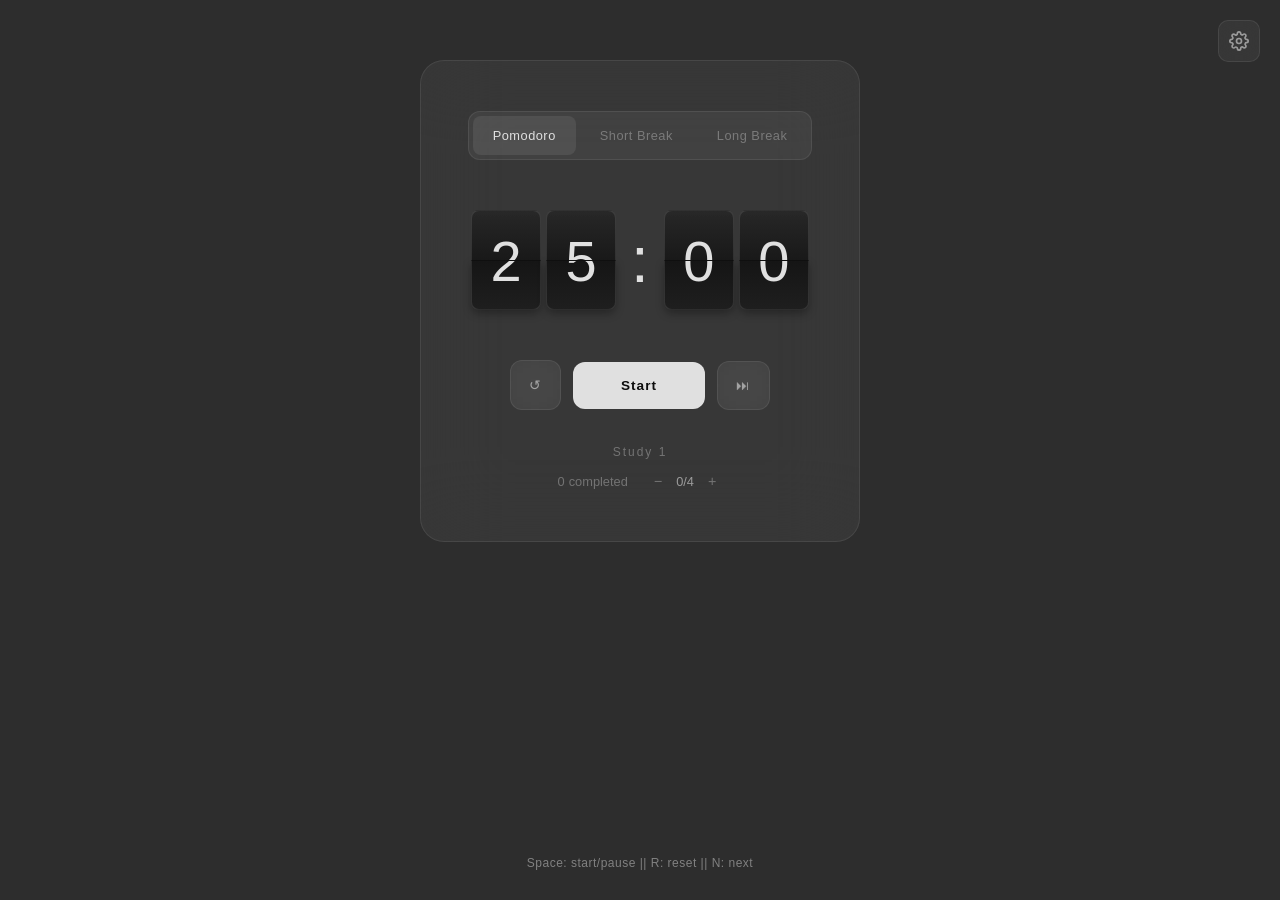
==== index.html @ 69ba2d21 "Initial release Minimalist Pomodoro timer with local Python server.  Features: - Timer modes: Pomodo" ====
<!DOCTYPE html>
<html lang="en">
<head>
    <meta charset="UTF-8">
    <meta name="viewport" content="width=device-width, initial-scale=1.0">
    <title>25:00 - Pomodoro</title>
    <link rel="icon" type="image/png" href="[data-uri]">
    <style>
        /* CSS Variables */
        :root {
            --bg-primary: #0d0d0d;
            --bg-secondary: rgba(255, 255, 255, 0.03);
            --bg-glass: rgba(255, 255, 255, 0.05);
            --bg-glass-hover: rgba(255, 255, 255, 0.08);
            --pomodoro-accent: #ff6b6b;
            --short-break-accent: #6bffb8;
            --long-break-accent: #6bb3ff;
            --accent: var(--pomodoro-accent);
            --white: #ffffff;
            --text-primary: rgba(255, 255, 255, 0.9);
            --text-secondary: rgba(255, 255, 255, 0.5);
            --text-tertiary: rgba(255, 255, 255, 0.3);
            --border-color: rgba(255, 255, 255, 0.08);
            --border-light: rgba(255, 255, 255, 0.12);
        }

        /* Reset & Base */
        * {
            margin: 0;
            padding: 0;
            box-sizing: border-box;
        }

        body {
            font-family: -apple-system, BlinkMacSystemFont, 'Inter', 'Segoe UI', sans-serif;
            background: var(--bg-primary);
            color: var(--text-primary);
            min-height: 100vh;
            transition: background-color 0.5s ease, color 0.3s ease;
        }

        body.short-break {
            --accent: var(--short-break-accent);
        }

        body.long-break {
            --accent: var(--long-break-accent);
        }

        /* Color Background Mode */
        body.color-bg {
            background: color-mix(in srgb, var(--pomodoro-accent) 15%, #0d0d0d);
        }
        body.color-bg.short-break {
            background: color-mix(in srgb, var(--short-break-accent) 15%, #0d0d0d);
        }
        body.color-bg.long-break {
            background: color-mix(in srgb, var(--long-break-accent) 15%, #0d0d0d);
        }

        /* Container */
        .container {
            max-width: 480px;
            margin: 0 auto;
            padding: 60px 20px 20px;
        }

        /* Header */
        header {
            position: fixed;
            top: 20px;
            right: 20px;
            z-index: 100;
        }

        .settings-btn {
            background: var(--bg-glass);
            backdrop-filter: blur(20px);
            -webkit-backdrop-filter: blur(20px);
            border: 1px solid var(--border-color);
            color: var(--text-secondary);
            cursor: pointer;
            padding: 10px;
            border-radius: 10px;
            transition: all 0.3s ease;
            display: flex;
            align-items: center;
            justify-content: center;
        }

        .settings-btn:hover {
            background: var(--bg-glass-hover);
            border-color: var(--border-light);
            color: var(--text-primary);
        }

        /* Timer Section */
        .timer-section {
            background: var(--bg-glass);
            backdrop-filter: blur(40px);
            -webkit-backdrop-filter: blur(40px);
            border: 1px solid var(--border-color);
            border-radius: 24px;
            padding: 50px 40px;
            text-align: center;
        }

        /* Mode Tabs */
        .mode-tabs {
            display: inline-flex;
            justify-content: center;
            gap: 4px;
            margin-bottom: 50px;
            background: var(--bg-glass);
            padding: 4px;
            border-radius: 12px;
            border: 1px solid var(--border-color);
        }

        .mode-tab {
            background: none;
            border: none;
            color: var(--text-tertiary);
            padding: 12px 20px;
            border-radius: 8px;
            cursor: pointer;
            font-size: 0.8rem;
            font-weight: 500;
            transition: all 0.3s ease;
            letter-spacing: 0.5px;
        }

        .mode-tab:hover {
            color: var(--text-secondary);
        }

        .mode-tab.active {
            background: var(--bg-glass-hover);
            color: var(--accent);
        }

        /* Timer Display - Minimal Style */
        .timer-display {
            font-size: 7rem;
            font-weight: 100;
            letter-spacing: 2px;
            margin-bottom: 50px;
            font-variant-numeric: tabular-nums;
            color: var(--accent);
            transition: all 0.4s ease;
        }

        .timer-display.hidden { display: none; }

        /* Timer Display - Circular Progress Style */
        .timer-circular {
            position: relative;
            width: 280px;
            height: 280px;
            margin: 0 auto 50px;
            display: none;
        }
        .timer-circular.active {
            display: flex;
            align-items: center;
            justify-content: center;
        }

        .timer-ring {
            width: 100%;
            height: 100%;
            transform: rotate(-90deg);
        }
        .timer-ring .ring-bg {
            fill: none;
            stroke: var(--bg-glass);
            stroke-width: 8;
        }
        .timer-ring .ring-progress {
            fill: none;
            stroke: var(--accent);
            stroke-width: 8;
            stroke-linecap: butt;
        }
        .timer-circular .timer-text {
            position: absolute;
            font-size: 3.5rem;
            font-weight: 100;
            color: var(--accent);
            font-variant-numeric: tabular-nums;
        }

        /* Timer Display - Flip Clock Style */
        .timer-flip {
            display: none;
            justify-content: center;
            align-items: center;
            gap: 10px;
            margin-bottom: 50px;
        }
        .timer-flip.active { display: flex; }

        .flip-group {
            display: flex;
            gap: 5px;
        }
        .flip-separator {
            font-size: 4rem;
            font-weight: 100;
            color: var(--accent);
            line-height: 1;
            padding: 0 5px;
        }
        .flip-card {
            position: relative;
            width: 70px;
            height: 100px;
            perspective: 400px;
        }
        .flip-card-inner {
            position: relative;
            width: 100%;
            height: 100%;
        }
        .flip-card .top, .flip-card .bottom,
        .flip-card .top-flip, .flip-card .bottom-flip {
            position: absolute;
            width: 100%;
            height: 50%;
            background: rgba(30, 30, 30, 0.95);
            border: 1px solid rgba(255, 255, 255, 0.1);
            display: flex;
            align-items: center;
            justify-content: center;
            font-size: 3.5rem;
            font-weight: 200;
            color: var(--accent);
            overflow: hidden;
            backface-visibility: hidden;
        }
        .flip-card .top, .flip-card .top-flip {
            top: 0;
            border-radius: 8px 8px 0 0;
            align-items: flex-end;
            border-bottom: none;
            background: linear-gradient(180deg, rgba(40, 40, 40, 0.95) 0%, rgba(25, 25, 25, 0.95) 100%);
        }
        .flip-card .bottom, .flip-card .bottom-flip {
            bottom: 0;
            border-radius: 0 0 8px 8px;
            align-items: flex-start;
            border-top: 1px solid rgba(0, 0, 0, 0.5);
            background: linear-gradient(180deg, rgba(20, 20, 20, 0.95) 0%, rgba(30, 30, 30, 0.95) 100%);
            box-shadow: 0 4px 8px rgba(0, 0, 0, 0.3);
        }
        .flip-card .top span, .flip-card .top-flip span { transform: translateY(50%); }
        .flip-card .bottom span, .flip-card .bottom-flip span { transform: translateY(-50%); }

        /* Flip animation elements */
        .flip-card .top-flip {
            z-index: 2;
            transform-origin: bottom center;
        }
        .flip-card .bottom-flip {
            z-index: 1;
            transform-origin: top center;
            transform: rotateX(90deg);
        }

        /* Animation states */
        .flip-card.flipping .top-flip {
            animation: flipTop 0.3s ease-in forwards;
        }
        .flip-card.flipping .bottom-flip {
            animation: flipBottom 0.3s ease-out 0.15s forwards;
        }

        @keyframes flipTop {
            0% { transform: rotateX(0deg); }
            100% { transform: rotateX(-90deg); }
        }
        @keyframes flipBottom {
            0% { transform: rotateX(90deg); }
            100% { transform: rotateX(0deg); }
        }

        @media (max-width: 480px) {
            .timer-display {
                font-size: 4.5rem;
            }
            .timer-circular {
                width: 220px;
                height: 220px;
            }
            .timer-circular .timer-text {
                font-size: 2.5rem;
            }
            .flip-card {
                width: 50px;
                height: 70px;
            }
            .flip-card .top, .flip-card .bottom {
                font-size: 2.5rem;
            }
            .flip-separator {
                font-size: 2.5rem;
            }
            .timer-section {
                padding: 40px 25px;
            }
        }

        /* Timer Controls */
        .timer-controls {
            display: flex;
            justify-content: center;
            align-items: center;
            gap: 12px;
        }

        .control-btn {
            padding: 16px 48px;
            font-size: 0.85rem;
            font-weight: 500;
            border: none;
            border-radius: 12px;
            cursor: pointer;
            transition: all 0.3s ease;
            letter-spacing: 1px;
            font-family: inherit;
        }

        .control-btn.primary {
            background: var(--accent);
            color: var(--bg-primary);
            font-weight: 600;
        }

        .control-btn.primary:hover {
            transform: translateY(-1px);
            filter: brightness(1.1);
        }

        .control-btn.primary:active {
            transform: translateY(0);
            filter: brightness(0.95);
        }

        .control-btn.secondary {
            background: var(--bg-glass);
            backdrop-filter: blur(20px);
            -webkit-backdrop-filter: blur(20px);
            color: var(--text-secondary);
            border: 1px solid var(--border-color);
            padding: 16px 18px;
        }

        .control-btn.secondary:hover {
            background: var(--bg-glass-hover);
            border-color: var(--border-light);
            color: var(--text-primary);
        }

        /* Session Counter & Stats */
        .session-stats {
            margin-top: 35px;
            display: flex;
            flex-direction: column;
            align-items: center;
            gap: 12px;
        }
        .session-counter {
            font-size: 0.75rem;
            color: var(--text-tertiary);
            letter-spacing: 2px;
        }
        .session-meta {
            display: flex;
            gap: 20px;
            font-size: 0.8rem;
            color: var(--text-tertiary);
        }
        .streak-display {
            display: flex;
            align-items: center;
            gap: 4px;
        }
        .goal-display {
            display: flex;
            align-items: center;
            gap: 8px;
        }
        .goal-display button {
            background: none;
            border: none;
            color: var(--text-tertiary);
            cursor: pointer;
            font-size: 0.9rem;
            padding: 2px 6px;
            transition: color 0.2s;
        }
        .goal-display button:hover {
            color: var(--text-primary);
        }
        .goal-progress {
            color: var(--text-secondary);
        }
        .goal-display.goal-reached .goal-progress {
            color: var(--short-break-accent);
        }

        /* Settings Panel (Side Drawer) */
        .modal-overlay {
            position: fixed;
            top: 0;
            left: 0;
            right: 0;
            bottom: 0;
            background: rgba(0, 0, 0, 0.4);
            backdrop-filter: blur(5px);
            -webkit-backdrop-filter: blur(5px);
            z-index: 1000;
            opacity: 0;
            visibility: hidden;
            transition: opacity 0.3s, visibility 0.3s;
        }

        .modal-overlay.active {
            opacity: 1;
            visibility: visible;
        }

        .modal {
            position: fixed;
            top: 0;
            right: -340px;
            width: 320px;
            height: 100vh;
            background: rgba(15, 15, 15, 0.95);
            backdrop-filter: blur(40px);
            -webkit-backdrop-filter: blur(40px);
            border-left: 1px solid var(--border-color);
            color: var(--text-primary);
            display: flex;
            flex-direction: column;
            transition: right 0.3s ease;
        }

        .modal-overlay.active .modal {
            right: 0;
        }

        .modal-header {
            padding: 20px 24px;
            border-bottom: 1px solid var(--border-color);
            display: flex;
            justify-content: space-between;
            align-items: center;
            flex-shrink: 0;
        }

        .modal-header h2 {
            font-size: 0.85rem;
            font-weight: 500;
            letter-spacing: 1px;
            color: var(--text-primary);
        }

        .modal-close {
            background: var(--bg-glass);
            border: 1px solid var(--border-color);
            width: 32px;
            height: 32px;
            border-radius: 8px;
            font-size: 1.2rem;
            cursor: pointer;
            color: var(--text-secondary);
            transition: all 0.2s;
            display: flex;
            align-items: center;
            justify-content: center;
        }

        .modal-close:hover {
            background: var(--bg-glass-hover);
            color: var(--text-primary);
            border-color: var(--border-light);
        }

        .modal-body {
            padding: 24px;
            overflow-y: auto;
            flex: 1;
        }

        @media (max-width: 400px) {
            .modal {
                width: 100%;
                right: -100%;
            }
        }

        .setting-group {
            margin-bottom: 24px;
        }

        .setting-group h3 {
            font-size: 0.65rem;
            text-transform: uppercase;
            color: var(--text-tertiary);
            margin-bottom: 12px;
            letter-spacing: 1.5px;
        }

        .setting-row {
            display: flex;
            justify-content: space-between;
            align-items: center;
            margin-bottom: 12px;
        }

        .setting-row label {
            font-size: 0.8rem;
            color: var(--text-secondary);
        }

        .setting-row input[type="number"] {
            width: 65px;
            padding: 10px;
            border: 1px solid var(--border-color);
            border-radius: 10px;
            font-size: 0.9rem;
            text-align: center;
            background: var(--bg-glass);
            color: var(--text-primary);
            font-family: inherit;
            transition: all 0.2s;
        }

        .setting-row input[type="number"]:focus {
            outline: none;
            border-color: var(--border-light);
            background: var(--bg-glass-hover);
        }

        .setting-row input[type="range"] {
            width: 100px;
            accent-color: var(--text-secondary);
        }

        /* Toggle Switch */
        .toggle {
            position: relative;
            width: 46px;
            height: 26px;
        }

        .toggle input {
            opacity: 0;
            width: 0;
            height: 0;
        }

        .toggle-slider {
            position: absolute;
            cursor: pointer;
            top: 0;
            left: 0;
            right: 0;
            bottom: 0;
            background-color: var(--bg-glass);
            border: 1px solid var(--border-color);
            transition: 0.3s;
            border-radius: 26px;
        }

        .toggle-slider:before {
            position: absolute;
            content: "";
            height: 18px;
            width: 18px;
            left: 3px;
            bottom: 3px;
            background-color: var(--text-tertiary);
            transition: 0.3s;
            border-radius: 50%;
        }

        .toggle input:checked + .toggle-slider {
            background-color: var(--bg-glass-hover);
            border-color: var(--border-light);
        }

        .toggle input:checked + .toggle-slider:before {
            transform: translateX(20px);
            background-color: var(--text-primary);
        }

        /* Volume display */
        .volume-value {
            font-size: 0.8rem;
            color: var(--text-tertiary);
            min-width: 40px;
            text-align: right;
        }

        /* Theme Grid */
        .theme-grid {
            display: grid;
            grid-template-columns: repeat(4, 1fr);
            gap: 8px;
        }

        .theme-swatch {
            aspect-ratio: 1;
            border-radius: 8px;
            cursor: pointer;
            border: 2px solid transparent;
            transition: all 0.2s;
            overflow: hidden;
            display: flex;
            flex-direction: column;
            position: relative;
        }

        .theme-swatch:hover {
            transform: scale(1.05);
            border-color: var(--text-tertiary);
        }

        .theme-swatch.active {
            border-color: var(--text-primary);
        }

        .theme-swatch .swatch-colors {
            display: flex;
            flex: 1;
        }

        .theme-swatch .swatch-color {
            flex: 1;
        }

        .theme-swatch .swatch-name {
            position: absolute;
            bottom: 0;
            left: 0;
            right: 0;
            background: rgba(0, 0, 0, 0.7);
            font-size: 0.55rem;
            text-align: center;
            padding: 2px;
            color: white;
            opacity: 0;
            transition: opacity 0.2s;
        }

        .theme-swatch:hover .swatch-name {
            opacity: 1;
        }

        /* Theme Select (for timer style) */
        .theme-select {
            padding: 10px 14px;
            border: 1px solid var(--border-color);
            border-radius: 10px;
            font-size: 0.85rem;
            background: var(--bg-glass);
            color: var(--text-primary);
            cursor: pointer;
            min-width: 120px;
            font-family: inherit;
            transition: all 0.2s;
        }

        .theme-select:focus {
            outline: none;
            border-color: var(--border-light);
            background: var(--bg-glass-hover);
        }

        .theme-select option {
            background: #1a1a1a;
            color: var(--text-primary);
        }

        /* Test Sound Button */
        .test-sound-btn {
            padding: 8px 16px;
            border: 1px solid var(--border-color);
            border-radius: 8px;
            font-size: 0.8rem;
            background: var(--bg-glass);
            color: var(--text-secondary);
            cursor: pointer;
            font-family: inherit;
            transition: all 0.2s;
        }

        .test-sound-btn:hover {
            background: var(--bg-glass-hover);
            border-color: var(--border-light);
            color: var(--text-primary);
        }

        /* Settings Action Buttons */
        .setting-actions {
            display: flex;
            flex-direction: column;
            gap: 8px;
        }

        .action-btn {
            padding: 10px 16px;
            border: 1px solid var(--border-color);
            border-radius: 8px;
            font-size: 0.8rem;
            background: var(--bg-glass);
            color: var(--text-secondary);
            cursor: pointer;
            font-family: inherit;
            transition: all 0.2s;
            text-align: center;
        }

        .action-btn:hover {
            background: var(--bg-glass-hover);
            border-color: var(--border-light);
            color: var(--text-primary);
        }

        .action-btn.danger {
            border-color: rgba(255, 100, 100, 0.3);
            color: rgba(255, 100, 100, 0.7);
        }

        .action-btn.danger:hover {
            background: rgba(255, 100, 100, 0.1);
            border-color: rgba(255, 100, 100, 0.5);
            color: rgba(255, 100, 100, 0.9);
        }

        /* Footer */
        footer {
            text-align: center;
            padding: 30px 20px;
            color: rgba(255, 255, 255, 0.4);
            font-size: 0.75rem;
            letter-spacing: 0.5px;
            position: fixed;
            bottom: 0;
            left: 0;
            right: 0;
        }

        /* Disconnect Overlay */
        .disconnect-message {
            background: rgba(20, 20, 20, 0.95);
            backdrop-filter: blur(40px);
            -webkit-backdrop-filter: blur(40px);
            border: 1px solid var(--border-color);
            border-radius: 20px;
            padding: 50px;
            text-align: center;
            color: var(--text-primary);
        }

        .disconnect-icon {
            font-size: 3rem;
            margin-bottom: 20px;
            opacity: 0.5;
        }

        .disconnect-message h2 {
            font-size: 1rem;
            margin-bottom: 12px;
            color: var(--text-primary);
            font-weight: 500;
        }

        .disconnect-message p {
            color: var(--text-secondary);
            margin-bottom: 5px;
            font-size: 0.9rem;
        }

        .disconnect-hint {
            margin-top: 20px;
            font-size: 0.8rem;
            color: var(--text-tertiary);
        }

        .hidden {
            display: none !important;
        }

    </style>
</head>
<body>
    <div class="container">
        <!-- Header -->
        <header>
            <button class="settings-btn" onclick="openSettings()" title="Settings">
                <svg width="20" height="20" viewBox="0 0 24 24" fill="none" stroke="currentColor" stroke-width="2">
                    <circle cx="12" cy="12" r="3"></circle>
                    <path d="M19.4 15a1.65 1.65 0 0 0 .33 1.82l.06.06a2 2 0 0 1 0 2.83 2 2 0 0 1-2.83 0l-.06-.06a1.65 1.65 0 0 0-1.82-.33 1.65 1.65 0 0 0-1 1.51V21a2 2 0 0 1-2 2 2 2 0 0 1-2-2v-.09A1.65 1.65 0 0 0 9 19.4a1.65 1.65 0 0 0-1.82.33l-.06.06a2 2 0 0 1-2.83 0 2 2 0 0 1 0-2.83l.06-.06a1.65 1.65 0 0 0 .33-1.82 1.65 1.65 0 0 0-1.51-1H3a2 2 0 0 1-2-2 2 2 0 0 1 2-2h.09A1.65 1.65 0 0 0 4.6 9a1.65 1.65 0 0 0-.33-1.82l-.06-.06a2 2 0 0 1 0-2.83 2 2 0 0 1 2.83 0l.06.06a1.65 1.65 0 0 0 1.82.33H9a1.65 1.65 0 0 0 1-1.51V3a2 2 0 0 1 2-2 2 2 0 0 1 2 2v.09a1.65 1.65 0 0 0 1 1.51 1.65 1.65 0 0 0 1.82-.33l.06-.06a2 2 0 0 1 2.83 0 2 2 0 0 1 0 2.83l-.06.06a1.65 1.65 0 0 0-.33 1.82V9a1.65 1.65 0 0 0 1.51 1H21a2 2 0 0 1 2 2 2 2 0 0 1-2 2h-.09a1.65 1.65 0 0 0-1.51 1z"></path>
                </svg>
            </button>
        </header>

        <!-- Timer Section -->
        <section class="timer-section">
            <!-- Mode Tabs -->
            <div class="mode-tabs">
                <button class="mode-tab active" data-mode="pomodoro" onclick="switchMode('pomodoro')">Pomodoro</button>
                <button class="mode-tab" data-mode="shortBreak" onclick="switchMode('shortBreak')">Short Break</button>
                <button class="mode-tab" data-mode="longBreak" onclick="switchMode('longBreak')">Long Break</button>
            </div>

            <!-- Timer Display - Minimal -->
            <div class="timer-display" id="timer-display">25:00</div>

            <!-- Timer Display - Circular -->
            <div class="timer-circular" id="timer-circular">
                <svg class="timer-ring" viewBox="0 0 100 100">
                    <circle class="ring-bg" cx="50" cy="50" r="45" />
                    <circle class="ring-progress" id="ring-progress" cx="50" cy="50" r="45"
                            stroke-dasharray="283" stroke-dashoffset="0" />
                </svg>
                <div class="timer-text" id="timer-text-circular">25:00</div>
            </div>

            <!-- Timer Display - Flip Clock -->
            <div class="timer-flip" id="timer-flip">
                <div class="flip-group" id="flip-minutes">
                    <div class="flip-card" data-digit="0">
                        <div class="top"><span>2</span></div>
                        <div class="bottom"><span>2</span></div>
                        <div class="top-flip"><span>2</span></div>
                        <div class="bottom-flip"><span>2</span></div>
                    </div>
                    <div class="flip-card" data-digit="1">
                        <div class="top"><span>5</span></div>
                        <div class="bottom"><span>5</span></div>
                        <div class="top-flip"><span>5</span></div>
                        <div class="bottom-flip"><span>5</span></div>
                    </div>
                </div>
                <div class="flip-separator">:</div>
                <div class="flip-group" id="flip-seconds">
                    <div class="flip-card" data-digit="2">
                        <div class="top"><span>0</span></div>
                        <div class="bottom"><span>0</span></div>
                        <div class="top-flip"><span>0</span></div>
                        <div class="bottom-flip"><span>0</span></div>
                    </div>
                    <div class="flip-card" data-digit="3">
                        <div class="top"><span>0</span></div>
                        <div class="bottom"><span>0</span></div>
                        <div class="top-flip"><span>0</span></div>
                        <div class="bottom-flip"><span>0</span></div>
                    </div>
                </div>
            </div>

            <!-- Timer Controls -->
            <div class="timer-controls">
                <button class="control-btn secondary" onclick="resetTimer()" title="Reset">↺</button>
                <button class="control-btn primary" id="start-btn" onclick="toggleTimer()">Start</button>
                <button class="control-btn secondary" onclick="skipTimer()" title="Skip">⏭</button>
            </div>

            <!-- Session Stats -->
            <div class="session-stats">
                <div class="session-counter" id="session-counter">Study 1</div>
                <div class="session-meta">
                    <div class="streak-display" id="streak-display" title="Total pomodoros completed">
                        <span id="streak-count">0</span> completed
                    </div>
                    <div class="goal-display">
                        <button onclick="adjustGoal(-1)">−</button>
                        <span class="goal-progress"><span id="goal-current">0</span>/<span id="goal-target">4</span></span>
                        <button onclick="adjustGoal(1)">+</button>
                    </div>
                </div>
            </div>
        </section>

        <footer>
Space: start/pause  ||  R: reset  ||  N: next
        </footer>
    </div>

    <!-- Settings Modal -->
    <div class="modal-overlay" id="settings-modal">
        <div class="modal">
            <div class="modal-header">
                <h2>Settings</h2>
                <button class="modal-close" onclick="closeSettings()">&times;</button>
            </div>
            <div class="modal-body">
                <!-- Appearance Settings -->
                <div class="setting-group">
                    <h3>Color Theme</h3>
                    <div class="theme-grid" id="theme-grid">
                        <!-- Theme swatches generated by JS -->
                    </div>
                </div>
                <div class="setting-group">
                    <h3>Appearance</h3>
                    <div class="setting-row">
                        <label>Timer Style</label>
                        <select id="setting-timer-style" class="theme-select">
                            <option value="minimal">Minimal</option>
                            <option value="circular">Circular</option>
                            <option value="flip">Flip Clock</option>
                        </select>
                    </div>
                    <div class="setting-row">
                        <label>Color Background</label>
                        <label class="toggle">
                            <input type="checkbox" id="setting-color-bg" checked>
                            <span class="toggle-slider"></span>
                        </label>
                    </div>
                </div>

                <!-- Timer Settings -->
                <div class="setting-group">
                    <h3>Timer (minutes)</h3>
                    <div class="setting-row">
                        <label>Pomodoro</label>
                        <input type="number" id="setting-pomodoro" min="1" max="60" value="25">
                    </div>
                    <div class="setting-row">
                        <label>Short Break</label>
                        <input type="number" id="setting-short-break" min="1" max="30" value="5">
                    </div>
                    <div class="setting-row">
                        <label>Long Break</label>
                        <input type="number" id="setting-long-break" min="1" max="60" value="15">
                    </div>
                </div>

                <!-- Auto-start Settings -->
                <div class="setting-group">
                    <h3>Auto Start</h3>
                    <div class="setting-row">
                        <label>Auto-start Breaks</label>
                        <label class="toggle">
                            <input type="checkbox" id="setting-auto-breaks" checked>
                            <span class="toggle-slider"></span>
                        </label>
                    </div>
                    <div class="setting-row">
                        <label>Auto-start Pomodoros</label>
                        <label class="toggle">
                            <input type="checkbox" id="setting-auto-pomodoros">
                            <span class="toggle-slider"></span>
                        </label>
                    </div>
                </div>

                <!-- Sound Settings -->
                <div class="setting-group">
                    <h3>Sound</h3>
                    <div class="setting-row">
                        <label>Notification Sound</label>
                        <select id="setting-sound" class="theme-select">
                            <option value="chime">Chime</option>
                            <option value="digital">Digital</option>
                            <option value="gong">Gong</option>
                            <option value="melody">Melody</option>
                        </select>
                    </div>
                    <div class="setting-row">
                        <label>Volume</label>
                        <input type="range" id="setting-volume" min="0" max="100" value="50">
                        <span class="volume-value" id="volume-value">50%</span>
                    </div>
                    <div class="setting-row">
                        <label>Test Sound</label>
                        <button class="test-sound-btn" onclick="playNotification(true)">Play</button>
                    </div>
                    <div class="setting-row">
                        <label>Browser Notifications</label>
                        <label class="toggle">
                            <input type="checkbox" id="setting-notifications" checked>
                            <span class="toggle-slider"></span>
                        </label>
                    </div>
                </div>

                <!-- Data Management -->
                <div class="setting-group">
                    <h3>Data</h3>
                    <div class="setting-actions">
                        <button class="action-btn" onclick="exportSettings()">Export Settings</button>
                        <button class="action-btn" onclick="document.getElementById('import-file').click()">Import Settings</button>
                        <input type="file" id="import-file" accept=".json" style="display:none" onchange="importSettings(event)">
                        <button class="action-btn danger" onclick="resetToDefaults()">Reset to Defaults</button>
                    </div>
                </div>
            </div>
        </div>
    </div>

    <!-- Disconnect Overlay -->
    <div class="modal-overlay" id="disconnect-overlay">
        <div class="disconnect-message">
            <div class="disconnect-icon">--</div>
            <h2>Server Disconnected</h2>
            <p>The Pomodoro server has stopped.</p>
            <p class="disconnect-hint">You can close this tab.</p>
        </div>
    </div>

    <script>
        // ===== STATE =====
        const state = {
            mode: 'pomodoro',
            timeRemaining: 25 * 60,
            isRunning: false,
            pomodorosInCycle: 0,  // 0-3, resets after long break
            totalPomodoros: 0,
            timerId: null,
            animationId: null,
            startTime: null,
            startTimeRemaining: null,
            sessionGoal: 4  // default target
        };

        const settings = {
            pomodoroDuration: 25,
            shortBreakDuration: 5,
            longBreakDuration: 15,
            autoStartBreaks: true,
            autoStartPomodoros: false,
            volume: 0.5,
            sound: 'chime',
            theme: 'mono',
            timerStyle: 'flip',
            colorBackground: true,
            notifications: true
        };


        // Theme definitions
        const themes = {
            minimal: {
                pomodoro: '#e57373',      // Soft red
                shortBreak: '#81c784',    // Soft green
                longBreak: '#64b5f6'      // Soft blue
            },
            mono: {
                pomodoro: '#e0e0e0',      // Light gray
                shortBreak: '#9e9e9e',    // Medium gray
                longBreak: '#757575'      // Dark gray
            },
            warm: {
                pomodoro: '#ff7043',      // Deep orange
                shortBreak: '#ffb74d',    // Amber
                longBreak: '#fff176'      // Yellow
            },
            cool: {
                pomodoro: '#4fc3f7',      // Light blue
                shortBreak: '#4dd0e1',    // Cyan
                longBreak: '#80deea'      // Teal
            },
            violet: {
                pomodoro: '#ba68c8',      // Purple
                shortBreak: '#9575cd',    // Deep purple
                longBreak: '#7986cb'      // Indigo
            },
            sunset: {
                pomodoro: '#ff5722',      // Deep orange (sun)
                shortBreak: '#ff7597',    // Pink (sky)
                longBreak: '#7c4dff'      // Purple (twilight)
            },
            forest: {
                pomodoro: '#66bb6a',      // Green (leaves)
                shortBreak: '#a5d6a7',    // Light green (moss)
                longBreak: '#8d6e63'      // Brown (bark)
            },
            ocean: {
                pomodoro: '#26c6da',      // Cyan (shallow)
                shortBreak: '#29b6f6',    // Light blue (mid)
                longBreak: '#5c6bc0'      // Indigo (deep)
            },
            cyberpunk: {
                pomodoro: '#39ff14',      // Neon green
                shortBreak: '#00ffff',    // Neon cyan
                longBreak: '#ff00ff'      // Neon pink
            },
            pastel: {
                pomodoro: '#f8bbd9',      // Pink
                shortBreak: '#c8e6c9',    // Green
                longBreak: '#bbdefb'      // Blue
            },
            earth: {
                pomodoro: '#8bc34a',      // Leaf green
                shortBreak: '#4fc3f7',    // Sky blue
                longBreak: '#8d6e63'      // Soil brown
            },
            berry: {
                pomodoro: '#ff4d6d',      // Strawberry red
                shortBreak: '#6c63ff',    // Blueberry
                longBreak: '#2d1b69'      // Blackberry dark
            },
            coffee: {
                pomodoro: '#d7ccc8',      // Cream
                shortBreak: '#a1887f',    // Latte
                longBreak: '#6d4c41'      // Espresso
            },
            aurora: {
                pomodoro: '#69f0ae',      // Green glow
                shortBreak: '#40c4ff',    // Blue glow
                longBreak: '#e040fb'      // Purple glow
            },
            cherry: {
                pomodoro: '#ff1744',      // Bright red
                shortBreak: '#ff8a80',    // Light coral
                longBreak: '#f8bbd9'      // Blossom pink
            },
            mint: {
                pomodoro: '#1de9b6',      // Mint
                shortBreak: '#64ffda',    // Light mint
                longBreak: '#a7ffeb'      // Pale mint
            }
        };

        // ===== THEME FUNCTIONS =====
        function applyTheme(themeName) {
            const theme = themes[themeName] || themes.minimal;
            const root = document.documentElement;

            // Set accent colors for each mode
            root.style.setProperty('--pomodoro-accent', theme.pomodoro);
            root.style.setProperty('--short-break-accent', theme.shortBreak);
            root.style.setProperty('--long-break-accent', theme.longBreak);

            // Update current accent based on mode
            updateAccentForMode();
        }

        function updateAccentForMode() {
            const root = document.documentElement;
            const style = getComputedStyle(root);
            let accentColor;

            if (document.body.classList.contains('short-break')) {
                accentColor = style.getPropertyValue('--short-break-accent').trim();
            } else if (document.body.classList.contains('long-break')) {
                accentColor = style.getPropertyValue('--long-break-accent').trim();
            } else {
                accentColor = style.getPropertyValue('--pomodoro-accent').trim();
            }

            root.style.setProperty('--accent', accentColor);
        }

        // ===== TIMER STYLE FUNCTIONS =====
        function updateTimerStyle() {
            const timerDisplay = document.getElementById('timer-display');
            const timerCircular = document.getElementById('timer-circular');
            const timerFlip = document.getElementById('timer-flip');

            // Hide all timer displays
            if (timerDisplay) timerDisplay.classList.add('hidden');
            if (timerCircular) timerCircular.classList.remove('active');
            if (timerFlip) timerFlip.classList.remove('active');

            // Show the one matching settings.timerStyle
            switch (settings.timerStyle) {
                case 'minimal':
                    if (timerDisplay) timerDisplay.classList.remove('hidden');
                    break;
                case 'circular':
                    if (timerCircular) timerCircular.classList.add('active');
                    break;
                case 'flip':
                    if (timerFlip) timerFlip.classList.add('active');
                    break;
                default:
                    if (timerDisplay) timerDisplay.classList.remove('hidden');
            }
        }

        function updateColorBackground() {
            if (settings.colorBackground) {
                document.body.classList.add('color-bg');
            } else {
                document.body.classList.remove('color-bg');
            }
        }

        // ===== TIMER FUNCTIONS =====
        function getDuration(mode) {
            switch (mode) {
                case 'pomodoro': return settings.pomodoroDuration * 60;
                case 'shortBreak': return settings.shortBreakDuration * 60;
                case 'longBreak': return settings.longBreakDuration * 60;
                default: return 25 * 60;
            }
        }

        function formatTime(seconds) {
            const mins = Math.floor(seconds / 60);
            const secs = seconds % 60;
            return `${mins.toString().padStart(2, '0')}:${secs.toString().padStart(2, '0')}`;
        }

        function updateDisplay() {
            const display = document.getElementById('timer-display');
            const timeStr = formatTime(state.timeRemaining);
            display.textContent = timeStr;

            // Update tab title
            const modeNames = {
                pomodoro: 'Pomodoro',
                shortBreak: 'Short Break',
                longBreak: 'Long Break'
            };
            document.title = `${timeStr} - ${modeNames[state.mode]}`;

            // Update favicon
            updateFavicon(timeStr);

            // Update circular timer display
            const circularText = document.getElementById('timer-text-circular');
            if (circularText) {
                circularText.textContent = timeStr;
            }

            // Update circular progress ring (only when not running, animation handles it otherwise)
            if (!state.isRunning) {
                updateRingProgress(state.timeRemaining);
            }

            // Update flip clock digits with animation
            updateFlipClock();
        }

        // Track previous flip clock values for animation
        let prevFlipDigits = ['', '', '', ''];
        let flipAnimationTimeouts = [];

        function updateFlipClock() {
            const mins = Math.floor(state.timeRemaining / 60);
            const secs = state.timeRemaining % 60;
            const minStr = mins.toString().padStart(2, '0');
            const secStr = secs.toString().padStart(2, '0');
            const newDigits = [minStr[0], minStr[1], secStr[0], secStr[1]];

            const allCards = document.querySelectorAll('.flip-card');

            newDigits.forEach((digit, index) => {
                const card = allCards[index];
                if (!card) return;

                const oldDigit = prevFlipDigits[index];

                if (oldDigit !== '' && oldDigit !== digit) {
                    // Digit changed - trigger flip animation
                    flipDigit(card, oldDigit, digit);
                } else if (oldDigit === '') {
                    // Initial load - just set the value
                    setFlipCardValue(card, digit);
                }
            });

            prevFlipDigits = newDigits;
        }

        function setFlipCardValue(card, digit) {
            card.querySelector('.top span').textContent = digit;
            card.querySelector('.bottom span').textContent = digit;
            card.querySelector('.top-flip span').textContent = digit;
            card.querySelector('.bottom-flip span').textContent = digit;
        }

        function clearFlipAnimations() {
            // Clear all pending animation timeouts
            flipAnimationTimeouts.forEach(id => clearTimeout(id));
            flipAnimationTimeouts = [];
            // Remove flipping class from all cards
            document.querySelectorAll('.flip-card').forEach(card => {
                card.classList.remove('flipping');
            });
        }

        function flipDigit(card, oldDigit, newDigit) {
            // Before animation starts - everything shows OLD
            // - static top: OLD (visible)
            // - static bottom: OLD (visible)
            // - top-flip: OLD (covers static top, will flip away to reveal NEW)
            // - bottom-flip: NEW (hidden at 90deg, will flip down to cover static bottom)

            card.querySelector('.top span').textContent = oldDigit;
            card.querySelector('.bottom span').textContent = oldDigit;
            card.querySelector('.top-flip span').textContent = oldDigit;
            card.querySelector('.bottom-flip span').textContent = newDigit;

            // Remove any existing animation class
            card.classList.remove('flipping');

            // Force reflow to restart animation
            void card.offsetWidth;

            // Start the flip
            card.classList.add('flipping');

            // Halfway through: update static top to new value (top-flip has flipped past 90deg)
            flipAnimationTimeouts.push(setTimeout(() => {
                card.querySelector('.top span').textContent = newDigit;
            }, 150));

            // When bottom-flip lands: update static bottom to new value
            flipAnimationTimeouts.push(setTimeout(() => {
                card.querySelector('.bottom span').textContent = newDigit;
            }, 400));

            // Clean up after animation completes
            flipAnimationTimeouts.push(setTimeout(() => {
                card.classList.remove('flipping');
                card.querySelector('.top-flip span').textContent = newDigit;
            }, 450));
        }

        function updateFavicon(timeStr) {
            const canvas = document.createElement('canvas');
            canvas.width = 32;
            canvas.height = 32;
            const ctx = canvas.getContext('2d');

            // Background color based on mode and current theme
            const theme = themes[settings.theme] || themes.classic;
            const colors = {
                pomodoro: theme.pomodoro,
                shortBreak: theme.shortBreak,
                longBreak: theme.longBreak
            };

            ctx.fillStyle = colors[state.mode];
            ctx.beginPath();
            ctx.arc(16, 16, 16, 0, 2 * Math.PI);
            ctx.fill();

            // Text
            ctx.fillStyle = 'white';
            ctx.font = 'bold 11px Arial';
            ctx.textAlign = 'center';
            ctx.textBaseline = 'middle';

            const mins = Math.floor(state.timeRemaining / 60);
            ctx.fillText(mins.toString(), 16, 16);

            // Update favicon
            const link = document.querySelector("link[rel='icon']");
            link.href = canvas.toDataURL();
        }

        function updateSessionCounter() {
            const counter = document.getElementById('session-counter');
            if (state.mode === 'pomodoro') {
                counter.textContent = `Study ${state.pomodorosInCycle + 1}`;
            } else if (state.mode === 'shortBreak') {
                counter.textContent = `Break ${state.pomodorosInCycle}`;
            } else {
                counter.textContent = 'Long Break';
            }
        }

        function switchMode(mode, autoStart = false) {
            // Clear any existing timer
            if (state.timerId) {
                clearInterval(state.timerId);
                state.timerId = null;
            }

            state.mode = mode;
            state.timeRemaining = getDuration(mode);
            state.isRunning = false;

            // Clear any pending flip animations and reset tracking
            clearFlipAnimations();
            prevFlipDigits = ['', '', '', ''];

            // Update UI
            document.querySelectorAll('.mode-tab').forEach(tab => {
                tab.classList.toggle('active', tab.dataset.mode === mode);
            });

            // Update body class for colors (preserve color-bg class)
            document.body.classList.remove('short-break', 'long-break');
            if (mode !== 'pomodoro') {
                document.body.classList.add(mode.replace('B', '-b'));
            }

            // Update theme accent for current mode
            updateAccentForMode();

            updateDisplay();
            updateStartButton();
            updateSessionCounter();

            // Auto-start if enabled
            if (autoStart) {
                const shouldAutoStart = mode === 'pomodoro'
                    ? settings.autoStartPomodoros
                    : settings.autoStartBreaks;
                if (shouldAutoStart) {
                    startTimer();
                }
            }
        }

        function startTimer() {
            if (state.isRunning) return;

            // Clear any existing timer just in case
            if (state.timerId) {
                clearInterval(state.timerId);
            }
            if (state.animationId) {
                cancelAnimationFrame(state.animationId);
            }

            state.isRunning = true;
            state.startTime = Date.now();
            state.startTimeRemaining = state.timeRemaining;
            updateStartButton();

            // Smooth ring animation
            function animateRing() {
                if (!state.isRunning) return;

                const elapsed = (Date.now() - state.startTime) / 1000;
                const smoothTimeRemaining = Math.max(0, state.startTimeRemaining - elapsed);

                // Update ring smoothly
                updateRingProgress(smoothTimeRemaining);

                if (state.isRunning) {
                    state.animationId = requestAnimationFrame(animateRing);
                }
            }
            state.animationId = requestAnimationFrame(animateRing);

            // 1-second interval for text display and completion check
            state.timerId = setInterval(() => {
                state.timeRemaining--;
                updateDisplay();

                if (state.timeRemaining <= 0) {
                    onTimerComplete();
                }
            }, 1000);
        }

        function pauseTimer() {
            if (!state.isRunning) return;

            state.isRunning = false;
            clearInterval(state.timerId);
            if (state.animationId) {
                cancelAnimationFrame(state.animationId);
                state.animationId = null;
            }
            updateStartButton();
        }

        function updateRingProgress(timeRemaining) {
            const ringProgress = document.getElementById('ring-progress');
            if (ringProgress) {
                const totalDuration = getDuration(state.mode);
                const circumference = 283; // 2 * PI * 45
                const offset = circumference * (1 - timeRemaining / totalDuration);
                ringProgress.setAttribute('stroke-dashoffset', offset);
            }
        }

        function toggleTimer() {
            if (state.isRunning) {
                pauseTimer();
            } else {
                requestNotificationPermission();
                startTimer();
            }
        }

        function resetTimer() {
            pauseTimer();
            state.timeRemaining = getDuration(state.mode);
            // Clear any pending flip animations and reset tracking
            clearFlipAnimations();
            prevFlipDigits = ['', '', '', ''];
            updateDisplay();
        }

        function skipTimer() {
            pauseTimer();

            // If skipping a pomodoro, count it as completed
            if (state.mode === 'pomodoro') {
                state.pomodorosInCycle++;
                state.totalPomodoros++;
                updateSessionCounter();
                updateSessionCount();
                updateGoalDisplay();
                saveState();
            }

            advanceToNextMode();
        }

        function updateStartButton() {
            const btn = document.getElementById('start-btn');
            btn.textContent = state.isRunning ? 'Pause' : 'Start';
        }

        function onTimerComplete() {
            pauseTimer();
            playNotification();

            if (state.mode === 'pomodoro') {
                // Completed a pomodoro
                state.pomodorosInCycle++;
                state.totalPomodoros++;

                updateSessionCounter();
                saveState();
                updateSessionCount();
                updateGoalDisplay();
                showBrowserNotification('Pomodoro Complete!', 'Time for a break');
            } else {
                showBrowserNotification('Break Over!', 'Ready to focus?');
            }

            advanceToNextMode();
        }

        function advanceToNextMode() {
            if (state.mode === 'pomodoro') {
                // After pomodoro, go to break
                if (state.pomodorosInCycle >= 4) {
                    // Long break after 4 pomodoros
                    state.pomodorosInCycle = 0;
                    updateSessionCounter();
                    switchMode('longBreak', true);
                } else {
                    switchMode('shortBreak', true);
                }
            } else {
                // After break, go to pomodoro
                switchMode('pomodoro', true);
            }
        }

        // ===== BROWSER NOTIFICATIONS =====
        function requestNotificationPermission() {
            if (!('Notification' in window)) {
                return;
            }
            if (Notification.permission === 'default') {
                Notification.requestPermission();
            }
        }

        function showBrowserNotification(title, body) {
            if (!settings.notifications) {
                return;
            }
            if (!('Notification' in window)) {
                return;
            }
            if (Notification.permission !== 'granted') {
                return;
            }
            new Notification(title, { body: body });
        }

        // ===== SESSION COUNT DISPLAY =====
        function updateSessionCount() {
            document.getElementById('streak-count').textContent = state.totalPomodoros;
        }

        // ===== GOAL FUNCTIONS =====
        function loadGoal() {
            const saved = localStorage.getItem('pomodoro-goal');
            if (saved) {
                state.sessionGoal = parseInt(saved) || 4;
            } else {
                state.sessionGoal = 4;
            }
        }

        function saveGoal() {
            localStorage.setItem('pomodoro-goal', state.sessionGoal.toString());
        }

        function adjustGoal(delta) {
            state.sessionGoal += delta;
            // Clamp between 1 and 20
            if (state.sessionGoal < 1) state.sessionGoal = 1;
            if (state.sessionGoal > 20) state.sessionGoal = 20;
            saveGoal();
            updateGoalDisplay();
        }

        function updateGoalDisplay() {
            document.getElementById('goal-target').textContent = state.sessionGoal;
            document.getElementById('goal-current').textContent = state.totalPomodoros;
            // Add visual indicator if goal is reached
            const goalDisplay = document.querySelector('.goal-display');
            if (state.totalPomodoros >= state.sessionGoal) {
                goalDisplay.classList.add('goal-reached');
            } else {
                goalDisplay.classList.remove('goal-reached');
            }
        }

        // ===== AUDIO =====
        let audioContext = null;

        function playNotification(isTest = false) {
            try {
                if (!audioContext) {
                    audioContext = new (window.AudioContext || window.webkitAudioContext)();
                }

                const volume = settings.volume;
                if (volume === 0) return;

                const now = audioContext.currentTime;

                switch (settings.sound) {
                    case 'chime':
                        playChimeSound(now, volume);
                        break;
                    case 'digital':
                        playDigitalSound(now, volume);
                        break;
                    case 'gong':
                        playGongSound(now, volume);
                        break;
                    case 'melody':
                        playMelodySound(now, volume);
                        break;
                    default:
                        playChimeSound(now, volume);
                }
            } catch (e) {
                console.log('Audio not available:', e);
            }
        }

        function playChimeSound(now, volume) {
            // Sine wave chord: C5, E5, G5
            const frequencies = [523.25, 659.25, 783.99];

            frequencies.forEach((freq, i) => {
                const oscillator = audioContext.createOscillator();
                const gainNode = audioContext.createGain();

                oscillator.connect(gainNode);
                gainNode.connect(audioContext.destination);

                oscillator.type = 'sine';
                oscillator.frequency.value = freq;

                gainNode.gain.setValueAtTime(0, now + i * 0.1);
                gainNode.gain.linearRampToValueAtTime(volume * 0.3, now + i * 0.1 + 0.05);
                gainNode.gain.exponentialRampToValueAtTime(0.001, now + i * 0.1 + 0.8);

                oscillator.start(now + i * 0.1);
                oscillator.stop(now + i * 0.1 + 0.8);
            });
        }

        function playDigitalSound(now, volume) {
            // 3 short beeps at 880Hz with square wave
            for (let i = 0; i < 3; i++) {
                const oscillator = audioContext.createOscillator();
                const gainNode = audioContext.createGain();

                oscillator.connect(gainNode);
                gainNode.connect(audioContext.destination);

                oscillator.type = 'square';
                oscillator.frequency.value = 880;

                const startTime = now + i * 0.2; // 0.1s on, 0.1s off
                gainNode.gain.setValueAtTime(0, startTime);
                gainNode.gain.linearRampToValueAtTime(volume * 0.2, startTime + 0.01);
                gainNode.gain.setValueAtTime(volume * 0.2, startTime + 0.09);
                gainNode.gain.linearRampToValueAtTime(0, startTime + 0.1);

                oscillator.start(startTime);
                oscillator.stop(startTime + 0.1);
            }
        }

        function playGongSound(now, volume) {
            // Deep resonant gong: A2 (110Hz) with harmonics at 220Hz and 330Hz
            const frequencies = [110, 220, 330];
            const gains = [1, 0.5, 0.25]; // Decreasing gain for harmonics

            frequencies.forEach((freq, i) => {
                const oscillator = audioContext.createOscillator();
                const gainNode = audioContext.createGain();

                oscillator.connect(gainNode);
                gainNode.connect(audioContext.destination);

                oscillator.type = 'sine';
                oscillator.frequency.value = freq;

                const peakGain = volume * 0.4 * gains[i];
                gainNode.gain.setValueAtTime(0, now);
                gainNode.gain.linearRampToValueAtTime(peakGain, now + 0.05);
                gainNode.gain.exponentialRampToValueAtTime(0.001, now + 2);

                oscillator.start(now);
                oscillator.stop(now + 2);
            });
        }

        function playMelodySound(now, volume) {
            // Ascending notes: C5, E5, G5, C6
            const frequencies = [523, 659, 784, 1047];

            frequencies.forEach((freq, i) => {
                const oscillator = audioContext.createOscillator();
                const gainNode = audioContext.createGain();

                oscillator.connect(gainNode);
                gainNode.connect(audioContext.destination);

                oscillator.type = 'sine';
                oscillator.frequency.value = freq;

                const startTime = now + i * 0.12; // Slight overlap (0.15s notes, 0.12s spacing)
                gainNode.gain.setValueAtTime(0, startTime);
                gainNode.gain.linearRampToValueAtTime(volume * 0.3, startTime + 0.02);
                gainNode.gain.setValueAtTime(volume * 0.3, startTime + 0.1);
                gainNode.gain.exponentialRampToValueAtTime(0.001, startTime + 0.15);

                oscillator.start(startTime);
                oscillator.stop(startTime + 0.15);
            });
        }

        // ===== SETTINGS =====
        function openSettings() {
            document.getElementById('settings-modal').classList.add('active');
            generateThemeGrid();
            loadSettingsToForm();
        }

        function closeSettings() {
            document.getElementById('settings-modal').classList.remove('active');
            saveSettingsFromForm();
        }

        function loadSettingsToForm() {
            document.getElementById('setting-timer-style').value = settings.timerStyle;
            document.getElementById('setting-color-bg').checked = settings.colorBackground;
            document.getElementById('setting-pomodoro').value = settings.pomodoroDuration;
            document.getElementById('setting-short-break').value = settings.shortBreakDuration;
            document.getElementById('setting-long-break').value = settings.longBreakDuration;
            document.getElementById('setting-auto-breaks').checked = settings.autoStartBreaks;
            document.getElementById('setting-auto-pomodoros').checked = settings.autoStartPomodoros;
            document.getElementById('setting-sound').value = settings.sound;
            document.getElementById('setting-volume').value = settings.volume * 100;
            document.getElementById('volume-value').textContent = Math.round(settings.volume * 100) + '%';
            document.getElementById('setting-notifications').checked = settings.notifications;
        }

        function saveSettingsFromForm() {
            const oldPomodoro = settings.pomodoroDuration;
            const oldShort = settings.shortBreakDuration;
            const oldLong = settings.longBreakDuration;
            const oldTimerStyle = settings.timerStyle;
            const oldColorBackground = settings.colorBackground;

            settings.timerStyle = document.getElementById('setting-timer-style').value;
            settings.colorBackground = document.getElementById('setting-color-bg').checked;
            settings.pomodoroDuration = parseInt(document.getElementById('setting-pomodoro').value) || 25;
            settings.shortBreakDuration = parseInt(document.getElementById('setting-short-break').value) || 5;
            settings.longBreakDuration = parseInt(document.getElementById('setting-long-break').value) || 15;
            settings.autoStartBreaks = document.getElementById('setting-auto-breaks').checked;
            settings.autoStartPomodoros = document.getElementById('setting-auto-pomodoros').checked;
            settings.sound = document.getElementById('setting-sound').value;
            settings.volume = parseInt(document.getElementById('setting-volume').value) / 100;
            settings.notifications = document.getElementById('setting-notifications').checked;

            // Apply timer style if changed
            if (oldTimerStyle !== settings.timerStyle) {
                updateTimerStyle();
            }

            // Apply color background if changed
            if (oldColorBackground !== settings.colorBackground) {
                updateColorBackground();
            }

            saveSettings();

            // Reset timer if duration changed and timer is not running
            if (!state.isRunning) {
                const durationChanged =
                    (state.mode === 'pomodoro' && oldPomodoro !== settings.pomodoroDuration) ||
                    (state.mode === 'shortBreak' && oldShort !== settings.shortBreakDuration) ||
                    (state.mode === 'longBreak' && oldLong !== settings.longBreakDuration);

                if (durationChanged) {
                    state.timeRemaining = getDuration(state.mode);
                    updateDisplay();
                }
            }
        }

        // Volume slider live update
        document.getElementById('setting-volume').addEventListener('input', function() {
            document.getElementById('volume-value').textContent = this.value + '%';
        });

        // Generate theme grid
        function generateThemeGrid() {
            const grid = document.getElementById('theme-grid');
            grid.innerHTML = '';

            Object.keys(themes).forEach(themeName => {
                const theme = themes[themeName];
                const swatch = document.createElement('div');
                swatch.className = 'theme-swatch' + (settings.theme === themeName ? ' active' : '');
                swatch.dataset.theme = themeName;

                swatch.innerHTML = `
                    <div class="swatch-colors">
                        <div class="swatch-color" style="background: ${theme.pomodoro}"></div>
                        <div class="swatch-color" style="background: ${theme.shortBreak}"></div>
                        <div class="swatch-color" style="background: ${theme.longBreak}"></div>
                    </div>
                    <div class="swatch-name">${themeName}</div>
                `;

                // Hover to preview
                swatch.addEventListener('mouseenter', () => {
                    applyTheme(themeName);
                });

                // Mouse leave - revert to selected theme
                swatch.addEventListener('mouseleave', () => {
                    applyTheme(settings.theme);
                });

                // Click to select
                swatch.addEventListener('click', () => {
                    settings.theme = themeName;
                    applyTheme(themeName);
                    saveSettings();
                    updateThemeGridActive();
                });

                grid.appendChild(swatch);
            });
        }

        function updateThemeGridActive() {
            document.querySelectorAll('.theme-swatch').forEach(swatch => {
                swatch.classList.toggle('active', swatch.dataset.theme === settings.theme);
            });
        }

        // Timer style live update
        document.getElementById('setting-timer-style').addEventListener('change', function() {
            settings.timerStyle = this.value;
            updateTimerStyle();
            saveSettings();
        });

        // Color background live update
        document.getElementById('setting-color-bg').addEventListener('change', function() {
            settings.colorBackground = this.checked;
            updateColorBackground();
            saveSettings();
        });

        // Sound live update (so test button uses selected sound)
        document.getElementById('setting-sound').addEventListener('change', function() {
            settings.sound = this.value;
            saveSettings();
        });

        // ===== LOCAL STORAGE =====
        function saveSettings() {
            localStorage.setItem('pomodoro-settings', JSON.stringify(settings));
        }

        function loadSettings() {
            const saved = localStorage.getItem('pomodoro-settings');
            if (saved) {
                Object.assign(settings, JSON.parse(saved));
            }
        }

        // ===== EXPORT / IMPORT / RESET =====
        function exportSettings() {
            const exportData = {
                settings: settings,
                goal: state.sessionGoal,
                exportedAt: new Date().toISOString(),
                version: '1.0'
            };

            const blob = new Blob([JSON.stringify(exportData, null, 2)], { type: 'application/json' });
            const url = URL.createObjectURL(blob);

            const a = document.createElement('a');
            a.href = url;
            a.download = 'pomodoro-settings.json';
            document.body.appendChild(a);
            a.click();
            document.body.removeChild(a);
            URL.revokeObjectURL(url);
        }

        function importSettings(event) {
            const file = event.target.files[0];
            if (!file) return;

            const reader = new FileReader();
            reader.onload = function(e) {
                try {
                    const data = JSON.parse(e.target.result);

                    // Validate and apply settings
                    if (data.settings) {
                        Object.assign(settings, data.settings);
                        saveSettings();
                    }

                    if (data.goal) {
                        state.sessionGoal = data.goal;
                        saveGoal();
                    }

                    // Apply all settings
                    applyTheme(settings.theme);
                    updateTimerStyle();
                    updateColorBackground();
                    loadSettingsToForm();
                    updateGoalDisplay();

                    alert('Settings imported successfully!');
                } catch (err) {
                    alert('Invalid settings file. Please check the format.');
                }
            };
            reader.readAsText(file);

            // Reset file input so same file can be imported again
            event.target.value = '';
        }

        function resetToDefaults() {
            if (!confirm('Reset all settings to defaults? This cannot be undone.')) {
                return;
            }

            // Default settings
            const defaults = {
                pomodoroDuration: 25,
                shortBreakDuration: 5,
                longBreakDuration: 15,
                autoStartBreaks: true,
                autoStartPomodoros: false,
                volume: 0.5,
                sound: 'chime',
                theme: 'mono',
                timerStyle: 'flip',
                colorBackground: true,
                notifications: true
            };

            Object.assign(settings, defaults);
            state.sessionGoal = 4;

            saveSettings();
            saveGoal();

            // Apply all settings
            applyTheme(settings.theme);
            updateTimerStyle();
            updateColorBackground();
            loadSettingsToForm();
            updateGoalDisplay();

            // Reset timer to new duration
            if (!state.isRunning) {
                state.timeRemaining = getDuration(state.mode);
                updateDisplay();
            }
        }

        function saveState() {
            const stateToSave = {
                pomodorosInCycle: state.pomodorosInCycle,
                totalPomodoros: state.totalPomodoros
            };
            localStorage.setItem('pomodoro-state', JSON.stringify(stateToSave));
        }

        function loadState() {
            // Always start fresh on page load
            state.pomodorosInCycle = 0;
            state.totalPomodoros = 0;
        }

        // ===== KEYBOARD SHORTCUTS =====
        document.addEventListener('keydown', function(e) {
            // Don't trigger if typing in input or modal is open
            if (e.target.tagName === 'INPUT') return;
            if (document.getElementById('settings-modal').classList.contains('active')) return;

            switch (e.code) {
                case 'Space':
                    e.preventDefault();
                    toggleTimer();
                    break;
                case 'KeyR':
                    e.preventDefault();
                    resetTimer();
                    break;
                case 'KeyN':
                    e.preventDefault();
                    skipTimer();
                    break;
            }
        });

        // ===== HEARTBEAT =====
        let heartbeatFailures = 0;
        const MAX_FAILURES = 2;

        async function sendHeartbeat() {
            try {
                const response = await fetch('/heartbeat', {
                    method: 'GET',
                    cache: 'no-store'
                });
                if (response.ok) {
                    heartbeatFailures = 0;
                } else {
                    handleHeartbeatFailure();
                }
            } catch (e) {
                handleHeartbeatFailure();
            }
        }

        function handleHeartbeatFailure() {
            heartbeatFailures++;
            if (heartbeatFailures >= MAX_FAILURES) {
                showDisconnected();
            }
        }

        function showDisconnected() {
            // Try to close the window first
            window.close();

            // If we're still here, window.close() didn't work - show overlay
            document.getElementById('disconnect-overlay').classList.add('active');

            // Stop the timer
            pauseTimer();
        }

        setInterval(sendHeartbeat, 2000);

        window.addEventListener('beforeunload', () => {
            navigator.sendBeacon('/shutdown');
        });

        // Close modal on overlay click
        document.getElementById('settings-modal').addEventListener('click', function(e) {
            if (e.target === this) {
                closeSettings();
            }
        });

        // ===== INITIALIZATION =====
        function init() {
            loadSettings();
            loadState();
            loadGoal();

            // Apply saved theme
            applyTheme(settings.theme);

            // Apply saved timer style and color background
            updateTimerStyle();
            updateColorBackground();

            state.timeRemaining = getDuration(state.mode);
            updateDisplay();
            updateSessionCounter();
            updateGoalDisplay();
            updateSessionCount();

            // Initialize flip clock values
            prevFlipDigits = ['', '', '', ''];
            updateFlipClock();
        }

        init();
    </script>
</body>
</html>
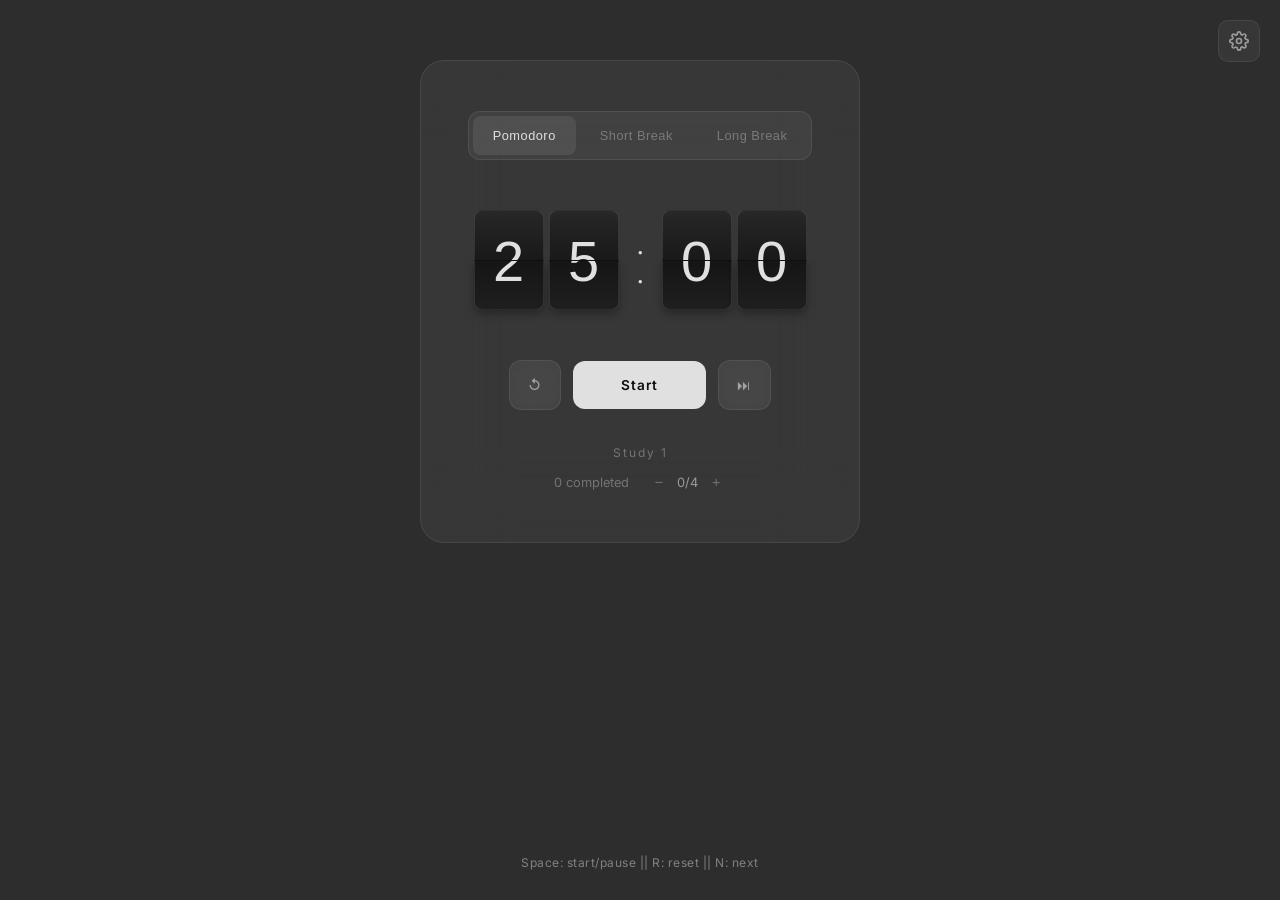
==== commit 3c0ac632: "Improve heartbeat reliability and add font selector    Server changes:    - Increase heartbeat timeo" ====
--- a/index.html
+++ b/index.html
@@ -4,6 +4,9 @@
     <meta charset="UTF-8">
     <meta name="viewport" content="width=device-width, initial-scale=1.0">
     <title>25:00 - Pomodoro</title>
+    <link rel="preconnect" href="https://fonts.googleapis.com">
+    <link rel="preconnect" href="https://fonts.gstatic.com" crossorigin>
+    <link href="https://fonts.googleapis.com/css2?family=Inter:wght@300;400;500&family=Poppins:wght@300;400;500&family=Montserrat:wght@300;400;500&family=Raleway:wght@300;400;500&family=JetBrains+Mono:wght@300;400;500&family=Space+Mono:wght@400;700&family=Orbitron:wght@400;500;600&display=swap" rel="stylesheet">
     <link rel="icon" type="image/png" href="[data-uri]">
     <style>
         /* CSS Variables */
@@ -141,8 +144,9 @@
 
         /* Timer Display - Minimal Style */
         .timer-display {
+            font-family: var(--timer-font, -apple-system, BlinkMacSystemFont, "Segoe UI", Roboto, sans-serif);
             font-size: 7rem;
-            font-weight: 100;
+            font-weight: 500;
             letter-spacing: 2px;
             margin-bottom: 50px;
             font-variant-numeric: tabular-nums;
@@ -169,7 +173,7 @@
         .timer-ring {
             width: 100%;
             height: 100%;
-            transform: rotate(-90deg);
+            transform: rotate(-87deg);
         }
         .timer-ring .ring-bg {
             fill: none;
@@ -180,12 +184,13 @@
             fill: none;
             stroke: var(--accent);
             stroke-width: 8;
-            stroke-linecap: butt;
+            stroke-linecap: round;
         }
         .timer-circular .timer-text {
             position: absolute;
-            font-size: 3.5rem;
-            font-weight: 100;
+            font-family: var(--timer-font, -apple-system, BlinkMacSystemFont, "Segoe UI", Roboto, sans-serif);
+            font-size: 3rem;
+            font-weight: 500;
             color: var(--accent);
             font-variant-numeric: tabular-nums;
         }
@@ -232,8 +237,9 @@
             display: flex;
             align-items: center;
             justify-content: center;
+            font-family: var(--timer-font, -apple-system, BlinkMacSystemFont, "Segoe UI", Roboto, sans-serif);
             font-size: 3.5rem;
-            font-weight: 200;
+            font-weight: 500;
             color: var(--accent);
             overflow: hidden;
             backface-visibility: hidden;
@@ -604,15 +610,78 @@
             text-align: right;
         }
 
-        /* Theme Grid */
+        /* Theme Selector */
+        .theme-selector {
+            display: flex;
+            flex-direction: column;
+            gap: 8px;
+        }
+
+        .recent-themes-row {
+            display: flex;
+            align-items: center;
+            gap: 8px;
+        }
+
+        .recent-themes {
+            display: flex;
+            gap: 8px;
+            flex: 1;
+        }
+
+        .expand-btn {
+            background: var(--bg-glass);
+            border: 1px solid var(--border-color);
+            color: var(--text-secondary);
+            width: 32px;
+            height: 32px;
+            border-radius: 8px;
+            cursor: pointer;
+            display: flex;
+            align-items: center;
+            justify-content: center;
+            transition: all 0.2s;
+        }
+
+        .expand-btn:hover {
+            background: var(--bg-glass-hover);
+            color: var(--text-primary);
+        }
+
+        .expand-icon {
+            font-size: 0.7rem;
+            transition: transform 0.2s;
+        }
+
+        .expand-btn.expanded .expand-icon {
+            transform: rotate(180deg);
+        }
+
+        .theme-grid-container {
+            display: none;
+            padding-top: 8px;
+        }
+
+        .theme-grid-container.expanded {
+            display: block;
+        }
+
         .theme-grid {
             display: grid;
             grid-template-columns: repeat(4, 1fr);
             gap: 8px;
         }
 
+        /* Custom Themes Row */
+        .custom-themes-row {
+            display: flex;
+            gap: 8px;
+            flex-wrap: wrap;
+        }
+
         .theme-swatch {
-            aspect-ratio: 1;
+            width: 44px;
+            height: 44px;
             border-radius: 8px;
             cursor: pointer;
             border: 2px solid transparent;
@@ -647,7 +716,7 @@
             left: 0;
             right: 0;
             background: rgba(0, 0, 0, 0.7);
-            font-size: 0.55rem;
+            font-size: 0.5rem;
             text-align: center;
             padding: 2px;
             color: white;
@@ -657,6 +726,242 @@
 
         .theme-swatch:hover .swatch-name {
             opacity: 1;
+        }
+
+        /* Custom theme swatch styling */
+        .theme-swatch.custom {
+            border-style: dashed;
+        }
+
+        .theme-swatch.custom:hover {
+            border-style: solid;
+        }
+
+        .swatch-edit {
+            position: absolute;
+            top: 2px;
+            right: 2px;
+            background: rgba(0, 0, 0, 0.7);
+            border: none;
+            color: white;
+            width: 16px;
+            height: 16px;
+            border-radius: 4px;
+            font-size: 0.5rem;
+            cursor: pointer;
+            opacity: 0;
+            transition: opacity 0.2s;
+            display: flex;
+            align-items: center;
+            justify-content: center;
+        }
+
+        .theme-swatch.custom:hover .swatch-edit {
+            opacity: 1;
+        }
+
+        /* Create theme button */
+        .create-theme-btn {
+            border: 2px dashed var(--border-light) !important;
+            background: var(--bg-glass);
+        }
+
+        .create-theme-btn:hover {
+            border-color: var(--text-secondary) !important;
+        }
+
+        .create-placeholder {
+            display: flex;
+            align-items: center;
+            justify-content: center;
+            background: transparent !important;
+        }
+
+        .plus-icon {
+            font-size: 1.5rem;
+            color: var(--text-tertiary);
+        }
+
+        .create-theme-btn:hover .plus-icon {
+            color: var(--text-secondary);
+        }
+
+        /* Custom themes section */
+        #custom-themes-section {
+            margin-top: 12px;
+            padding-top: 12px;
+            border-top: 1px solid var(--border-color);
+        }
+
+        #custom-themes-section h4 {
+            font-size: 0.7rem;
+            color: var(--text-tertiary);
+            margin-bottom: 8px;
+            font-weight: 400;
+        }
+
+        /* Theme Editor Panel */
+        .theme-editor {
+            position: absolute;
+            top: 0;
+            left: 0;
+            right: 0;
+            bottom: 0;
+            background: rgba(15, 15, 15, 0.98);
+            transform: translateX(100%);
+            transition: transform 0.3s ease;
+            display: flex;
+            flex-direction: column;
+            z-index: 10;
+            border-radius: 16px;
+        }
+
+        .theme-editor.active {
+            transform: translateX(0);
+        }
+
+        .theme-editor-header {
+            padding: 20px 24px;
+            border-bottom: 1px solid var(--border-color);
+            display: flex;
+            align-items: center;
+            gap: 12px;
+        }
+
+        .theme-editor-header h3 {
+            font-size: 0.85rem;
+            font-weight: 500;
+            letter-spacing: 1px;
+            margin: 0;
+        }
+
+        .back-btn {
+            background: var(--bg-glass);
+            border: 1px solid var(--border-color);
+            color: var(--text-secondary);
+            width: 32px;
+            height: 32px;
+            border-radius: 8px;
+            cursor: pointer;
+            font-size: 1rem;
+            transition: all 0.2s;
+        }
+
+        .back-btn:hover {
+            background: var(--bg-glass-hover);
+            color: var(--text-primary);
+        }
+
+        .theme-editor-body {
+            padding: 24px;
+            overflow-y: auto;
+            flex: 1;
+        }
+
+        .color-picker-row {
+            margin-bottom: 16px;
+        }
+
+        .color-picker-row label {
+            display: block;
+            font-size: 0.75rem;
+            color: var(--text-secondary);
+            margin-bottom: 6px;
+        }
+
+        .color-input-wrapper {
+            display: flex;
+            gap: 10px;
+            align-items: center;
+        }
+
+        .color-input-wrapper input[type="color"] {
+            width: 44px;
+            height: 36px;
+            padding: 2px;
+            border: 1px solid var(--border-color);
+            border-radius: 8px;
+            background: var(--bg-glass);
+            cursor: pointer;
+        }
+
+        .color-input-wrapper input[type="color"]::-webkit-color-swatch-wrapper {
+            padding: 2px;
+        }
+
+        .color-input-wrapper input[type="color"]::-webkit-color-swatch {
+            border-radius: 4px;
+            border: none;
+        }
+
+        .color-input-wrapper input[type="text"] {
+            flex: 1;
+            padding: 10px;
+            border: 1px solid var(--border-color);
+            border-radius: 8px;
+            background: var(--bg-glass);
+            color: var(--text-primary);
+            font-family: monospace;
+            font-size: 0.85rem;
+        }
+
+        .color-input-wrapper input[type="text"]:focus {
+            outline: none;
+            border-color: var(--border-light);
+        }
+
+        .theme-preview {
+            display: flex;
+            gap: 8px;
+            margin: 20px 0;
+            padding: 12px;
+            background: var(--bg-glass);
+            border-radius: 10px;
+            border: 1px solid var(--border-color);
+        }
+
+        .preview-swatch {
+            flex: 1;
+            height: 36px;
+            border-radius: 6px;
+        }
+
+        #theme-name-input {
+            width: 100%;
+            padding: 10px;
+            border: 1px solid var(--border-color);
+            border-radius: 10px;
+            font-size: 0.9rem;
+            background: var(--bg-glass);
+            color: var(--text-primary);
+            font-family: inherit;
+            margin-bottom: 16px;
+        }
+
+        #theme-name-input:focus {
+            outline: none;
+            border-color: var(--border-light);
+        }
+
+        .theme-editor-actions {
+            margin-top: 20px;
+            display: flex;
+            flex-direction: column;
+            gap: 8px;
+        }
+
+        .theme-editor-actions .action-btn {
+            width: 100%;
+        }
+
+        .action-btn.danger {
+            background: transparent;
+            border-color: #ff4444;
+            color: #ff4444;
+        }
+
+        .action-btn.danger:hover {
+            background: rgba(255, 68, 68, 0.1);
         }
 
         /* Theme Select (for timer style) */
@@ -902,8 +1207,67 @@
                 <!-- Appearance Settings -->
                 <div class="setting-group">
                     <h3>Color Theme</h3>
-                    <div class="theme-grid" id="theme-grid">
-                        <!-- Theme swatches generated by JS -->
+                    <div class="theme-selector">
+                        <div class="recent-themes-row">
+                            <div class="recent-themes" id="recent-themes">
+                                <!-- 3 recent theme swatches generated by JS -->
+                            </div>
+                            <button class="expand-btn" id="theme-expand-btn" onclick="toggleThemeGrid()">
+                                <span class="expand-icon">▼</span>
+                            </button>
+                        </div>
+                        <div class="theme-grid-container" id="theme-grid-container">
+                            <div class="theme-grid" id="theme-grid">
+                                <!-- Theme swatches generated by JS -->
+                            </div>
+                            <div id="custom-themes-section">
+                                <h4>Custom Themes</h4>
+                                <div class="custom-themes-row" id="custom-theme-grid">
+                                    <!-- Custom theme swatches + create button -->
+                                </div>
+                            </div>
+                        </div>
+                    </div>
+                </div>
+
+                <!-- Theme Editor (slides in) -->
+                <div class="theme-editor" id="theme-editor">
+                    <div class="theme-editor-header">
+                        <button class="back-btn" onclick="closeThemeEditor()">←</button>
+                        <h3 id="theme-editor-title">Create Theme</h3>
+                    </div>
+                    <div class="theme-editor-body">
+                        <input type="text" id="theme-name-input" placeholder="Theme name" maxlength="20">
+                        <div class="color-picker-row">
+                            <label>Pomodoro</label>
+                            <div class="color-input-wrapper">
+                                <input type="color" id="color-pomodoro" value="#ff6b6b">
+                                <input type="text" id="color-pomodoro-hex" value="#ff6b6b" maxlength="7">
+                            </div>
+                        </div>
+                        <div class="color-picker-row">
+                            <label>Short Break</label>
+                            <div class="color-input-wrapper">
+                                <input type="color" id="color-short-break" value="#6bffb8">
+                                <input type="text" id="color-short-break-hex" value="#6bffb8" maxlength="7">
+                            </div>
+                        </div>
+                        <div class="color-picker-row">
+                            <label>Long Break</label>
+                            <div class="color-input-wrapper">
+                                <input type="color" id="color-long-break" value="#6bb3ff">
+                                <input type="text" id="color-long-break-hex" value="#6bb3ff" maxlength="7">
+                            </div>
+                        </div>
+                        <div class="theme-preview">
+                            <div class="preview-swatch" id="preview-pomodoro"></div>
+                            <div class="preview-swatch" id="preview-short-break"></div>
+                            <div class="preview-swatch" id="preview-long-break"></div>
+                        </div>
+                        <div class="theme-editor-actions">
+                            <button class="action-btn primary" onclick="saveCustomTheme()">Save Theme</button>
+                            <button class="action-btn danger" id="delete-theme-btn" onclick="deleteCustomTheme()" style="display:none;">Delete Theme</button>
+                        </div>
                     </div>
                 </div>
                 <div class="setting-group">
@@ -917,9 +1281,29 @@
                         </select>
                     </div>
                     <div class="setting-row">
+                        <label>Timer Font</label>
+                        <select id="setting-font" class="theme-select">
+                            <option value="system">System</option>
+                            <option value="inter">Inter</option>
+                            <option value="poppins">Poppins</option>
+                            <option value="montserrat">Montserrat</option>
+                            <option value="raleway">Raleway</option>
+                            <option value="jetbrains">JetBrains Mono</option>
+                            <option value="space">Space Mono</option>
+                            <option value="orbitron">Orbitron</option>
+                        </select>
+                    </div>
+                    <div class="setting-row">
                         <label>Color Background</label>
                         <label class="toggle">
                             <input type="checkbox" id="setting-color-bg" checked>
+                            <span class="toggle-slider"></span>
+                        </label>
+                    </div>
+                    <div class="setting-row">
+                        <label>Dark Background When Running</label>
+                        <label class="toggle">
+                            <input type="checkbox" id="setting-hide-bg-running">
                             <span class="toggle-slider"></span>
                         </label>
                     </div>
@@ -1039,124 +1423,336 @@
             volume: 0.5,
             sound: 'chime',
             theme: 'mono',
+            recentThemes: ['mono', 'dusk', 'ocean', 'glacier'],
             timerStyle: 'flip',
+            timerFont: 'system',
             colorBackground: true,
+            hideBgWhenRunning: false,
             notifications: true
         };
 
 
-        // Theme definitions
+        // Theme definitions (17 built-in themes)
         const themes = {
-            minimal: {
-                pomodoro: '#e57373',      // Soft red
-                shortBreak: '#81c784',    // Soft green
-                longBreak: '#64b5f6'      // Soft blue
-            },
             mono: {
-                pomodoro: '#e0e0e0',      // Light gray
-                shortBreak: '#9e9e9e',    // Medium gray
-                longBreak: '#757575'      // Dark gray
+                pomodoro: '#e0e0e0',
+                shortBreak: '#9e9e9e',
+                longBreak: '#757575'
             },
             warm: {
-                pomodoro: '#ff7043',      // Deep orange
-                shortBreak: '#ffb74d',    // Amber
-                longBreak: '#fff176'      // Yellow
-            },
-            cool: {
-                pomodoro: '#4fc3f7',      // Light blue
-                shortBreak: '#4dd0e1',    // Cyan
-                longBreak: '#80deea'      // Teal
+                pomodoro: '#ff7043',
+                shortBreak: '#ffb74d',
+                longBreak: '#fff176'
             },
             violet: {
-                pomodoro: '#ba68c8',      // Purple
-                shortBreak: '#9575cd',    // Deep purple
-                longBreak: '#7986cb'      // Indigo
-            },
-            sunset: {
-                pomodoro: '#ff5722',      // Deep orange (sun)
-                shortBreak: '#ff7597',    // Pink (sky)
-                longBreak: '#7c4dff'      // Purple (twilight)
+                pomodoro: '#ba68c8',
+                shortBreak: '#9575cd',
+                longBreak: '#7986cb'
             },
             forest: {
-                pomodoro: '#66bb6a',      // Green (leaves)
-                shortBreak: '#a5d6a7',    // Light green (moss)
-                longBreak: '#8d6e63'      // Brown (bark)
+                pomodoro: '#66bb6a',
+                shortBreak: '#a5d6a7',
+                longBreak: '#8d6e63'
             },
             ocean: {
-                pomodoro: '#26c6da',      // Cyan (shallow)
-                shortBreak: '#29b6f6',    // Light blue (mid)
-                longBreak: '#5c6bc0'      // Indigo (deep)
+                pomodoro: '#26c6da',
+                shortBreak: '#29b6f6',
+                longBreak: '#5c6bc0'
             },
             cyberpunk: {
-                pomodoro: '#39ff14',      // Neon green
-                shortBreak: '#00ffff',    // Neon cyan
-                longBreak: '#ff00ff'      // Neon pink
-            },
-            pastel: {
-                pomodoro: '#f8bbd9',      // Pink
-                shortBreak: '#c8e6c9',    // Green
-                longBreak: '#bbdefb'      // Blue
-            },
-            earth: {
-                pomodoro: '#8bc34a',      // Leaf green
-                shortBreak: '#4fc3f7',    // Sky blue
-                longBreak: '#8d6e63'      // Soil brown
+                pomodoro: '#39ff14',
+                shortBreak: '#00ffff',
+                longBreak: '#ff00ff'
             },
             berry: {
-                pomodoro: '#ff4d6d',      // Strawberry red
-                shortBreak: '#6c63ff',    // Blueberry
-                longBreak: '#2d1b69'      // Blackberry dark
+                pomodoro: '#ff4d6d',
+                shortBreak: '#6c63ff',
+                longBreak: '#2d1b69'
             },
             coffee: {
-                pomodoro: '#d7ccc8',      // Cream
-                shortBreak: '#a1887f',    // Latte
-                longBreak: '#6d4c41'      // Espresso
-            },
-            aurora: {
-                pomodoro: '#69f0ae',      // Green glow
-                shortBreak: '#40c4ff',    // Blue glow
-                longBreak: '#e040fb'      // Purple glow
+                pomodoro: '#d7ccc8',
+                shortBreak: '#a1887f',
+                longBreak: '#6d4c41'
             },
             cherry: {
-                pomodoro: '#ff1744',      // Bright red
-                shortBreak: '#ff8a80',    // Light coral
-                longBreak: '#f8bbd9'      // Blossom pink
+                pomodoro: '#ff1744',
+                shortBreak: '#ff8a80',
+                longBreak: '#e91e63'
             },
             mint: {
-                pomodoro: '#1de9b6',      // Mint
-                shortBreak: '#64ffda',    // Light mint
-                longBreak: '#a7ffeb'      // Pale mint
+                pomodoro: '#1de9b6',
+                shortBreak: '#64ffda',
+                longBreak: '#00bfa5'
+            },
+            dusk: {
+                pomodoro: '#e86a2c',
+                shortBreak: '#4a90d9',
+                longBreak: '#f5a167'
+            },
+            terracotta: {
+                pomodoro: '#c62828',
+                shortBreak: '#ff7043',
+                longBreak: '#ffccbc'
+            },
+            glacier: {
+                pomodoro: '#1565c0',
+                shortBreak: '#00acc1',
+                longBreak: '#4fc3f7'
+            },
+            nebula: {
+                pomodoro: '#8e24aa',
+                shortBreak: '#e91e63',
+                longBreak: '#b0bec5'
+            },
+            jade: {
+                pomodoro: '#00897b',
+                shortBreak: '#4db6ac',
+                longBreak: '#b2dfdb'
+            },
+            honey: {
+                pomodoro: '#f9a825',
+                shortBreak: '#ffca28',
+                longBreak: '#d4a017'
+            },
+            blossom: {
+                pomodoro: '#d81b60',
+                shortBreak: '#f48fb1',
+                longBreak: '#c2185b'
             }
         };
+
+        // Custom themes (user-created)
+        let customThemes = {};
 
         // ===== THEME FUNCTIONS =====
         function applyTheme(themeName) {
-            const theme = themes[themeName] || themes.minimal;
+            let theme = customThemes[themeName] || themes[themeName];
+            // Fallback to mono if theme is invalid
+            if (!isValidTheme(theme)) {
+                theme = themes.mono;
+            }
             const root = document.documentElement;
 
-            // Set accent colors for each mode
             root.style.setProperty('--pomodoro-accent', theme.pomodoro);
             root.style.setProperty('--short-break-accent', theme.shortBreak);
             root.style.setProperty('--long-break-accent', theme.longBreak);
 
-            // Update current accent based on mode
             updateAccentForMode();
         }
 
         function updateAccentForMode() {
             const root = document.documentElement;
             const style = getComputedStyle(root);
-            let accentColor;
-
-            if (document.body.classList.contains('short-break')) {
-                accentColor = style.getPropertyValue('--short-break-accent').trim();
-            } else if (document.body.classList.contains('long-break')) {
-                accentColor = style.getPropertyValue('--long-break-accent').trim();
+            const body = document.body;
+
+            let cssVar = '--pomodoro-accent';
+            if (body.classList.contains('short-break')) {
+                cssVar = '--short-break-accent';
+            } else if (body.classList.contains('long-break')) {
+                cssVar = '--long-break-accent';
+            }
+
+            root.style.setProperty('--accent', style.getPropertyValue(cssVar).trim());
+        }
+
+        // ===== CUSTOM THEME FUNCTIONS =====
+        function isValidColor(color) {
+            return typeof color === 'string' && /^#[0-9A-Fa-f]{6}$/.test(color);
+        }
+
+        function isValidTheme(theme) {
+            return theme && isValidColor(theme.pomodoro) && isValidColor(theme.shortBreak) && isValidColor(theme.longBreak);
+        }
+
+        function loadCustomThemes() {
+            const saved = localStorage.getItem('pomodoro-custom-themes');
+            if (saved) {
+                try {
+                    const parsed = JSON.parse(saved);
+                    // Only load valid themes
+                    Object.keys(parsed).forEach(id => {
+                        if (isValidTheme(parsed[id])) {
+                            customThemes[id] = parsed[id];
+                        }
+                    });
+                } catch (e) {
+                    console.error('Failed to load custom themes:', e);
+                    customThemes = {};
+                }
+            }
+        }
+
+        function saveCustomThemes() {
+            localStorage.setItem('pomodoro-custom-themes', JSON.stringify(customThemes));
+        }
+
+        function generateCustomThemeGrid() {
+            const grid = document.getElementById('custom-theme-grid');
+            if (!grid) return;
+            grid.innerHTML = '';
+
+            Object.keys(customThemes).forEach(themeId => {
+                const theme = customThemes[themeId];
+                if (!isValidTheme(theme)) return; // Skip invalid themes
+                const swatch = document.createElement('div');
+                swatch.className = 'theme-swatch custom' + (settings.theme === themeId ? ' active' : '');
+                swatch.dataset.theme = themeId;
+
+                swatch.innerHTML = `
+                    <div class="swatch-colors">
+                        <div class="swatch-color" style="background: ${theme.pomodoro}"></div>
+                        <div class="swatch-color" style="background: ${theme.shortBreak}"></div>
+                        <div class="swatch-color" style="background: ${theme.longBreak}"></div>
+                    </div>
+                    <div class="swatch-name">${theme.name || themeId}</div>
+                    <button class="swatch-edit" onclick="event.stopPropagation(); openThemeEditor('${themeId}')">✎</button>
+                `;
+
+                swatch.addEventListener('mouseenter', () => applyTheme(themeId));
+                swatch.addEventListener('mouseleave', () => applyTheme(settings.theme));
+                swatch.addEventListener('click', () => selectTheme(themeId));
+
+                grid.appendChild(swatch);
+            });
+
+            // Add "Create" button
+            const createBtn = document.createElement('div');
+            createBtn.className = 'theme-swatch create-theme-btn';
+            createBtn.innerHTML = `
+                <div class="swatch-colors create-placeholder">
+                    <span class="plus-icon">+</span>
+                </div>
+                <div class="swatch-name">Create</div>
+            `;
+            createBtn.addEventListener('click', () => openThemeEditor());
+            grid.appendChild(createBtn);
+        }
+
+        function openThemeEditor(themeId = null) {
+            const editor = document.getElementById('theme-editor');
+            const title = document.getElementById('theme-editor-title');
+            const deleteBtn = document.getElementById('delete-theme-btn');
+
+            if (themeId && customThemes[themeId]) {
+                title.textContent = 'Edit Theme';
+                deleteBtn.style.display = 'block';
+                editor.dataset.editingId = themeId;
+
+                const theme = customThemes[themeId];
+                document.getElementById('theme-name-input').value = theme.name || '';
+                setColorInputs('pomodoro', theme.pomodoro);
+                setColorInputs('short-break', theme.shortBreak);
+                setColorInputs('long-break', theme.longBreak);
             } else {
-                accentColor = style.getPropertyValue('--pomodoro-accent').trim();
-            }
-
-            root.style.setProperty('--accent', accentColor);
+                title.textContent = 'Create Theme';
+                deleteBtn.style.display = 'none';
+                editor.dataset.editingId = '';
+
+                const currentTheme = customThemes[settings.theme] || themes[settings.theme] || themes.mono;
+                document.getElementById('theme-name-input').value = '';
+                setColorInputs('pomodoro', currentTheme.pomodoro);
+                setColorInputs('short-break', currentTheme.shortBreak);
+                setColorInputs('long-break', currentTheme.longBreak);
+            }
+
+            updateThemePreview();
+            editor.classList.add('active');
+        }
+
+        function closeThemeEditor() {
+            const editor = document.getElementById('theme-editor');
+            editor.classList.remove('active');
+            editor.dataset.editingId = '';
+            applyTheme(settings.theme);
+        }
+
+        function setColorInputs(mode, color) {
+            document.getElementById(`color-${mode}`).value = color;
+            document.getElementById(`color-${mode}-hex`).value = color;
+        }
+
+        function getColorFromInputs(mode) {
+            const hex = document.getElementById(`color-${mode}-hex`).value;
+            if (/^#[0-9A-Fa-f]{6}$/.test(hex)) return hex;
+            return document.getElementById(`color-${mode}`).value;
+        }
+
+        function updateThemePreview() {
+            const pomodoro = getColorFromInputs('pomodoro');
+            const shortBreak = getColorFromInputs('short-break');
+            const longBreak = getColorFromInputs('long-break');
+
+            document.getElementById('preview-pomodoro').style.backgroundColor = pomodoro;
+            document.getElementById('preview-short-break').style.backgroundColor = shortBreak;
+            document.getElementById('preview-long-break').style.backgroundColor = longBreak;
+
+            // Live preview on main timer
+            const root = document.documentElement;
+            root.style.setProperty('--pomodoro-accent', pomodoro);
+            root.style.setProperty('--short-break-accent', shortBreak);
+            root.style.setProperty('--long-break-accent', longBreak);
+            updateAccentForMode();
+        }
+
+        function saveCustomTheme() {
+            const editor = document.getElementById('theme-editor');
+            const editingId = editor.dataset.editingId;
+            const existingTheme = editingId && customThemes[editingId];
+
+            const name = document.getElementById('theme-name-input').value.trim()
+                || 'Custom ' + (Object.keys(customThemes).length + 1);
+
+            const pomodoro = getColorFromInputs('pomodoro') || '#ff6b6b';
+            const shortBreak = getColorFromInputs('short-break') || '#6bffb8';
+            const longBreak = getColorFromInputs('long-break') || '#6bb3ff';
+
+            const themeData = {
+                name: name,
+                pomodoro: pomodoro,
+                shortBreak: shortBreak,
+                longBreak: longBreak,
+                createdAt: existingTheme ? existingTheme.createdAt : Date.now()
+            };
+
+            const themeId = editingId || ('custom-' + Date.now());
+            customThemes[themeId] = themeData;
+            settings.theme = themeId;
+            updateRecentThemes(themeId);
+
+            saveCustomThemes();
+            saveSettings();
+            closeThemeEditor();
+            generateRecentThemes();
+            generateThemeGrid();
+            generateCustomThemeGrid();
+        }
+
+        function deleteCustomTheme() {
+            const editor = document.getElementById('theme-editor');
+            const editingId = editor.dataset.editingId;
+
+            if (!editingId || !customThemes[editingId]) return;
+            if (!confirm('Delete this custom theme?')) return;
+
+            delete customThemes[editingId];
+
+            // Remove from recent themes if present
+            const recentIndex = settings.recentThemes.indexOf(editingId);
+            if (recentIndex > -1) {
+                settings.recentThemes.splice(recentIndex, 1);
+            }
+
+            if (settings.theme === editingId) {
+                settings.theme = 'mono';
+                applyTheme('mono');
+            }
+
+            saveCustomThemes();
+            saveSettings();
+            closeThemeEditor();
+            generateRecentThemes();
+            generateThemeGrid();
+            generateCustomThemeGrid();
         }
 
         // ===== TIMER STYLE FUNCTIONS =====
@@ -1170,11 +1766,8 @@
             if (timerCircular) timerCircular.classList.remove('active');
             if (timerFlip) timerFlip.classList.remove('active');
 
-            // Show the one matching settings.timerStyle
+            // Show the selected timer style
             switch (settings.timerStyle) {
-                case 'minimal':
-                    if (timerDisplay) timerDisplay.classList.remove('hidden');
-                    break;
                 case 'circular':
                     if (timerCircular) timerCircular.classList.add('active');
                     break;
@@ -1186,12 +1779,24 @@
             }
         }
 
+        function updateTimerFont() {
+            const fontMap = {
+                'system': '-apple-system, BlinkMacSystemFont, "Segoe UI", Roboto, sans-serif',
+                'inter': '"Inter", sans-serif',
+                'poppins': '"Poppins", sans-serif',
+                'montserrat': '"Montserrat", sans-serif',
+                'raleway': '"Raleway", sans-serif',
+                'jetbrains': '"JetBrains Mono", monospace',
+                'space': '"Space Mono", monospace',
+                'orbitron': '"Orbitron", sans-serif'
+            };
+            const font = fontMap[settings.timerFont] || fontMap['system'];
+            document.documentElement.style.setProperty('--timer-font', font);
+        }
+
         function updateColorBackground() {
-            if (settings.colorBackground) {
-                document.body.classList.add('color-bg');
-            } else {
-                document.body.classList.remove('color-bg');
-            }
+            const showBg = settings.colorBackground && !(settings.hideBgWhenRunning && state.isRunning);
+            document.body.classList.toggle('color-bg', showBg);
         }
 
         // ===== TIMER FUNCTIONS =====
@@ -1334,7 +1939,10 @@
             const ctx = canvas.getContext('2d');
 
             // Background color based on mode and current theme
-            const theme = themes[settings.theme] || themes.classic;
+            let theme = customThemes[settings.theme] || themes[settings.theme];
+            if (!isValidTheme(theme)) {
+                theme = themes.mono;
+            }
             const colors = {
                 pomodoro: theme.pomodoro,
                 shortBreak: theme.shortBreak,
@@ -1362,12 +1970,16 @@
 
         function updateSessionCounter() {
             const counter = document.getElementById('session-counter');
-            if (state.mode === 'pomodoro') {
-                counter.textContent = `Study ${state.pomodorosInCycle + 1}`;
-            } else if (state.mode === 'shortBreak') {
-                counter.textContent = `Break ${state.pomodorosInCycle}`;
-            } else {
-                counter.textContent = 'Long Break';
+            switch (state.mode) {
+                case 'pomodoro':
+                    counter.textContent = `Study ${state.pomodorosInCycle + 1}`;
+                    break;
+                case 'shortBreak':
+                    counter.textContent = `Break ${state.pomodorosInCycle}`;
+                    break;
+                case 'longBreak':
+                    counter.textContent = 'Long Break';
+                    break;
             }
         }
 
@@ -1430,6 +2042,7 @@
             state.startTime = Date.now();
             state.startTimeRemaining = state.timeRemaining;
             updateStartButton();
+            updateColorBackground();
 
             // Smooth ring animation
             function animateRing() {
@@ -1468,6 +2081,7 @@
                 state.animationId = null;
             }
             updateStartButton();
+            updateColorBackground();
         }
 
         function updateRingProgress(timeRemaining) {
@@ -1559,25 +2173,19 @@
 
         // ===== BROWSER NOTIFICATIONS =====
         function requestNotificationPermission() {
-            if (!('Notification' in window)) {
-                return;
-            }
-            if (Notification.permission === 'default') {
+            if ('Notification' in window && Notification.permission === 'default') {
                 Notification.requestPermission();
             }
         }
 
         function showBrowserNotification(title, body) {
-            if (!settings.notifications) {
-                return;
-            }
-            if (!('Notification' in window)) {
-                return;
-            }
-            if (Notification.permission !== 'granted') {
-                return;
-            }
-            new Notification(title, { body: body });
+            const canNotify = settings.notifications &&
+                'Notification' in window &&
+                Notification.permission === 'granted';
+
+            if (canNotify) {
+                new Notification(title, { body });
+            }
         }
 
         // ===== SESSION COUNT DISPLAY =====
@@ -1588,22 +2196,15 @@
         // ===== GOAL FUNCTIONS =====
         function loadGoal() {
             const saved = localStorage.getItem('pomodoro-goal');
-            if (saved) {
-                state.sessionGoal = parseInt(saved) || 4;
-            } else {
-                state.sessionGoal = 4;
-            }
+            state.sessionGoal = (saved && parseInt(saved)) || 4;
         }
 
         function saveGoal() {
-            localStorage.setItem('pomodoro-goal', state.sessionGoal.toString());
+            localStorage.setItem('pomodoro-goal', String(state.sessionGoal));
         }
 
         function adjustGoal(delta) {
-            state.sessionGoal += delta;
-            // Clamp between 1 and 20
-            if (state.sessionGoal < 1) state.sessionGoal = 1;
-            if (state.sessionGoal > 20) state.sessionGoal = 20;
+            state.sessionGoal = Math.max(1, Math.min(20, state.sessionGoal + delta));
             saveGoal();
             updateGoalDisplay();
         }
@@ -1611,17 +2212,19 @@
         function updateGoalDisplay() {
             document.getElementById('goal-target').textContent = state.sessionGoal;
             document.getElementById('goal-current').textContent = state.totalPomodoros;
-            // Add visual indicator if goal is reached
             const goalDisplay = document.querySelector('.goal-display');
-            if (state.totalPomodoros >= state.sessionGoal) {
-                goalDisplay.classList.add('goal-reached');
-            } else {
-                goalDisplay.classList.remove('goal-reached');
-            }
+            goalDisplay.classList.toggle('goal-reached', state.totalPomodoros >= state.sessionGoal);
         }
 
         // ===== AUDIO =====
         let audioContext = null;
+
+        const soundFunctions = {
+            chime: playChimeSound,
+            digital: playDigitalSound,
+            gong: playGongSound,
+            melody: playMelodySound
+        };
 
         function playNotification(isTest = false) {
             try {
@@ -1632,24 +2235,8 @@
                 const volume = settings.volume;
                 if (volume === 0) return;
 
-                const now = audioContext.currentTime;
-
-                switch (settings.sound) {
-                    case 'chime':
-                        playChimeSound(now, volume);
-                        break;
-                    case 'digital':
-                        playDigitalSound(now, volume);
-                        break;
-                    case 'gong':
-                        playGongSound(now, volume);
-                        break;
-                    case 'melody':
-                        playMelodySound(now, volume);
-                        break;
-                    default:
-                        playChimeSound(now, volume);
-                }
+                const playSound = soundFunctions[settings.sound] || playChimeSound;
+                playSound(audioContext.currentTime, volume);
             } catch (e) {
                 console.log('Audio not available:', e);
             }
@@ -1754,8 +2341,13 @@
         // ===== SETTINGS =====
         function openSettings() {
             document.getElementById('settings-modal').classList.add('active');
+            generateRecentThemes();
             generateThemeGrid();
+            generateCustomThemeGrid();
             loadSettingsToForm();
+            // Reset grid state
+            document.getElementById('theme-grid-container').classList.remove('expanded');
+            document.getElementById('theme-expand-btn').classList.remove('expanded');
         }
 
         function closeSettings() {
@@ -1765,7 +2357,9 @@
 
         function loadSettingsToForm() {
             document.getElementById('setting-timer-style').value = settings.timerStyle;
+            document.getElementById('setting-font').value = settings.timerFont || 'system';
             document.getElementById('setting-color-bg').checked = settings.colorBackground;
+            document.getElementById('setting-hide-bg-running').checked = settings.hideBgWhenRunning;
             document.getElementById('setting-pomodoro').value = settings.pomodoroDuration;
             document.getElementById('setting-short-break').value = settings.shortBreakDuration;
             document.getElementById('setting-long-break').value = settings.longBreakDuration;
@@ -1831,41 +2425,101 @@
             const grid = document.getElementById('theme-grid');
             grid.innerHTML = '';
 
+            // Add all built-in themes as swatches
             Object.keys(themes).forEach(themeName => {
-                const theme = themes[themeName];
+                const swatch = createThemeSwatch(themeName, themes[themeName]);
+                grid.appendChild(swatch);
+            });
+
+            // Add custom themes to grid
+            Object.keys(customThemes).forEach(themeId => {
+                const theme = customThemes[themeId];
+                if (!isValidTheme(theme)) return;
+                const swatch = createThemeSwatch(themeId, theme, theme.name);
+                grid.appendChild(swatch);
+            });
+        }
+
+        function createThemeSwatch(themeId, theme, displayName = null) {
+            const swatch = document.createElement('div');
+            swatch.className = 'theme-swatch' + (settings.theme === themeId ? ' active' : '');
+            swatch.dataset.theme = themeId;
+
+            swatch.innerHTML = `
+                <div class="swatch-colors">
+                    <div class="swatch-color" style="background: ${theme.pomodoro}"></div>
+                    <div class="swatch-color" style="background: ${theme.shortBreak}"></div>
+                    <div class="swatch-color" style="background: ${theme.longBreak}"></div>
+                </div>
+                <div class="swatch-name">${displayName || themeId}</div>
+            `;
+
+            swatch.addEventListener('mouseenter', () => applyTheme(themeId));
+            swatch.addEventListener('mouseleave', () => applyTheme(settings.theme));
+            swatch.addEventListener('click', () => selectTheme(themeId));
+
+            return swatch;
+        }
+
+        function selectTheme(themeId) {
+            settings.theme = themeId;
+            applyTheme(themeId);
+            updateRecentThemes(themeId);
+            saveSettings();
+            updateThemeGridActive();
+            generateRecentThemes();
+            // Collapse grid after selection
+            document.getElementById('theme-grid-container').classList.remove('expanded');
+            document.getElementById('theme-expand-btn').classList.remove('expanded');
+        }
+
+        function generateRecentThemes() {
+            const container = document.getElementById('recent-themes');
+            container.innerHTML = '';
+
+            settings.recentThemes.forEach(themeId => {
+                const theme = customThemes[themeId] || themes[themeId];
+                if (!theme || !isValidTheme(theme)) return;
+
                 const swatch = document.createElement('div');
-                swatch.className = 'theme-swatch' + (settings.theme === themeName ? ' active' : '');
-                swatch.dataset.theme = themeName;
-
+                swatch.className = 'theme-swatch' + (settings.theme === themeId ? ' active' : '');
+                swatch.dataset.theme = themeId;
+
+                const displayName = theme.name || themeId;
                 swatch.innerHTML = `
                     <div class="swatch-colors">
                         <div class="swatch-color" style="background: ${theme.pomodoro}"></div>
                         <div class="swatch-color" style="background: ${theme.shortBreak}"></div>
                         <div class="swatch-color" style="background: ${theme.longBreak}"></div>
                     </div>
-                    <div class="swatch-name">${themeName}</div>
+                    <div class="swatch-name">${displayName}</div>
                 `;
 
-                // Hover to preview
-                swatch.addEventListener('mouseenter', () => {
-                    applyTheme(themeName);
-                });
-
-                // Mouse leave - revert to selected theme
-                swatch.addEventListener('mouseleave', () => {
-                    applyTheme(settings.theme);
-                });
-
-                // Click to select
-                swatch.addEventListener('click', () => {
-                    settings.theme = themeName;
-                    applyTheme(themeName);
-                    saveSettings();
-                    updateThemeGridActive();
-                });
-
-                grid.appendChild(swatch);
+                swatch.addEventListener('mouseenter', () => applyTheme(themeId));
+                swatch.addEventListener('mouseleave', () => applyTheme(settings.theme));
+                swatch.addEventListener('click', () => selectTheme(themeId));
+
+                container.appendChild(swatch);
             });
+        }
+
+        function updateRecentThemes(themeId) {
+            // Remove if already in list
+            const index = settings.recentThemes.indexOf(themeId);
+            if (index > -1) {
+                settings.recentThemes.splice(index, 1);
+            }
+            // Add to front
+            settings.recentThemes.unshift(themeId);
+            // Keep only 4
+            settings.recentThemes = settings.recentThemes.slice(0, 4);
+        }
+
+        function toggleThemeGrid() {
+            const container = document.getElementById('theme-grid-container');
+            const btn = document.getElementById('theme-expand-btn');
+            container.classList.toggle('expanded');
+            btn.classList.toggle('expanded');
         }
 
         function updateThemeGridActive() {
@@ -1881,6 +2535,13 @@
             saveSettings();
         });
 
+        // Font live update
+        document.getElementById('setting-font').addEventListener('change', function() {
+            settings.timerFont = this.value;
+            updateTimerFont();
+            saveSettings();
+        });
+
         // Color background live update
         document.getElementById('setting-color-bg').addEventListener('change', function() {
             settings.colorBackground = this.checked;
@@ -1888,12 +2549,37 @@
             saveSettings();
         });
 
+        // Hide background when running toggle
+        document.getElementById('setting-hide-bg-running').addEventListener('change', function() {
+            settings.hideBgWhenRunning = this.checked;
+            updateColorBackground();
+            saveSettings();
+        });
+
         // Sound live update (so test button uses selected sound)
         document.getElementById('setting-sound').addEventListener('change', function() {
             settings.sound = this.value;
             saveSettings();
         });
 
+        // Theme editor color input listeners
+        ['pomodoro', 'short-break', 'long-break'].forEach(mode => {
+            const picker = document.getElementById(`color-${mode}`);
+            const hex = document.getElementById(`color-${mode}-hex`);
+
+            picker.addEventListener('input', () => {
+                hex.value = picker.value;
+                updateThemePreview();
+            });
+
+            hex.addEventListener('input', () => {
+                if (/^#[0-9A-Fa-f]{6}$/.test(hex.value)) {
+                    picker.value = hex.value;
+                }
+                updateThemePreview();
+            });
+        });
+
         // ===== LOCAL STORAGE =====
         function saveSettings() {
             localStorage.setItem('pomodoro-settings', JSON.stringify(settings));
@@ -1903,6 +2589,18 @@
             const saved = localStorage.getItem('pomodoro-settings');
             if (saved) {
                 Object.assign(settings, JSON.parse(saved));
+                // Validate theme exists, fallback to mono if not
+                if (!themes[settings.theme] && !customThemes[settings.theme]) {
+                    settings.theme = 'mono';
+                    saveSettings();
+                }
+                // Ensure recentThemes has 4 items
+                const defaultThemes = ['mono', 'dusk', 'ocean', 'glacier'];
+                while (settings.recentThemes.length < 4) {
+                    const filler = defaultThemes.find(t => !settings.recentThemes.includes(t));
+                    if (filler) settings.recentThemes.push(filler);
+                    else break;
+                }
             }
         }
 
@@ -1910,9 +2608,10 @@
         function exportSettings() {
             const exportData = {
                 settings: settings,
+                customThemes: customThemes,
                 goal: state.sessionGoal,
                 exportedAt: new Date().toISOString(),
-                version: '1.0'
+                version: '1.1'
             };
 
             const blob = new Blob([JSON.stringify(exportData, null, 2)], { type: 'application/json' });
@@ -1936,23 +2635,29 @@
                 try {
                     const data = JSON.parse(e.target.result);
 
-                    // Validate and apply settings
                     if (data.settings) {
                         Object.assign(settings, data.settings);
                         saveSettings();
                     }
 
+                    if (data.customThemes) {
+                        Object.assign(customThemes, data.customThemes);
+                        saveCustomThemes();
+                    }
+
                     if (data.goal) {
                         state.sessionGoal = data.goal;
                         saveGoal();
                     }
 
-                    // Apply all settings
                     applyTheme(settings.theme);
                     updateTimerStyle();
+                    updateTimerFont();
                     updateColorBackground();
                     loadSettingsToForm();
                     updateGoalDisplay();
+                    generateThemeGrid();
+                    generateCustomThemeGrid();
 
                     alert('Settings imported successfully!');
                 } catch (err) {
@@ -1966,11 +2671,10 @@
         }
 
         function resetToDefaults() {
-            if (!confirm('Reset all settings to defaults? This cannot be undone.')) {
+            if (!confirm('Reset all settings to defaults? This will also delete custom themes.')) {
                 return;
             }
 
-            // Default settings
             const defaults = {
                 pomodoroDuration: 25,
                 shortBreakDuration: 5,
@@ -1987,18 +2691,21 @@
 
             Object.assign(settings, defaults);
             state.sessionGoal = 4;
+            customThemes = {};
 
             saveSettings();
             saveGoal();
-
-            // Apply all settings
+            saveCustomThemes();
+
             applyTheme(settings.theme);
             updateTimerStyle();
+            updateTimerFont();
             updateColorBackground();
             loadSettingsToForm();
             updateGoalDisplay();
-
-            // Reset timer to new duration
+            generateThemeGrid();
+            generateCustomThemeGrid();
+
             if (!state.isRunning) {
                 state.timeRemaining = getDuration(state.mode);
                 updateDisplay();
@@ -2006,38 +2713,33 @@
         }
 
         function saveState() {
-            const stateToSave = {
+            localStorage.setItem('pomodoro-state', JSON.stringify({
                 pomodorosInCycle: state.pomodorosInCycle,
                 totalPomodoros: state.totalPomodoros
-            };
-            localStorage.setItem('pomodoro-state', JSON.stringify(stateToSave));
+            }));
         }
 
         function loadState() {
-            // Always start fresh on page load
             state.pomodorosInCycle = 0;
             state.totalPomodoros = 0;
         }
 
         // ===== KEYBOARD SHORTCUTS =====
+        const keyboardShortcuts = {
+            'Space': toggleTimer,
+            'KeyR': resetTimer,
+            'KeyN': skipTimer
+        };
+
         document.addEventListener('keydown', function(e) {
-            // Don't trigger if typing in input or modal is open
-            if (e.target.tagName === 'INPUT') return;
-            if (document.getElementById('settings-modal').classList.contains('active')) return;
-
-            switch (e.code) {
-                case 'Space':
-                    e.preventDefault();
-                    toggleTimer();
-                    break;
-                case 'KeyR':
-                    e.preventDefault();
-                    resetTimer();
-                    break;
-                case 'KeyN':
-                    e.preventDefault();
-                    skipTimer();
-                    break;
+            const isTyping = e.target.tagName === 'INPUT';
+            const isModalOpen = document.getElementById('settings-modal').classList.contains('active');
+            if (isTyping || isModalOpen) return;
+
+            const action = keyboardShortcuts[e.code];
+            if (action) {
+                e.preventDefault();
+                action();
             }
         });
 
@@ -2079,7 +2781,16 @@
             pauseTimer();
         }
 
+        // Send heartbeat immediately on page load, then every 2 seconds
+        sendHeartbeat();
         setInterval(sendHeartbeat, 2000);
+
+        // Send immediate heartbeat when tab becomes visible (handles browser throttling)
+        document.addEventListener('visibilitychange', () => {
+            if (document.visibilityState === 'visible') {
+                sendHeartbeat();
+            }
+        });
 
         window.addEventListener('beforeunload', () => {
             navigator.sendBeacon('/shutdown');
@@ -2095,14 +2806,15 @@
         // ===== INITIALIZATION =====
         function init() {
             loadSettings();
+            loadCustomThemes();
             loadState();
             loadGoal();
 
-            // Apply saved theme
             applyTheme(settings.theme);
 
-            // Apply saved timer style and color background
+            // Apply saved timer style, font, and color background
             updateTimerStyle();
+            updateTimerFont();
             updateColorBackground();
 
             state.timeRemaining = getDuration(state.mode);
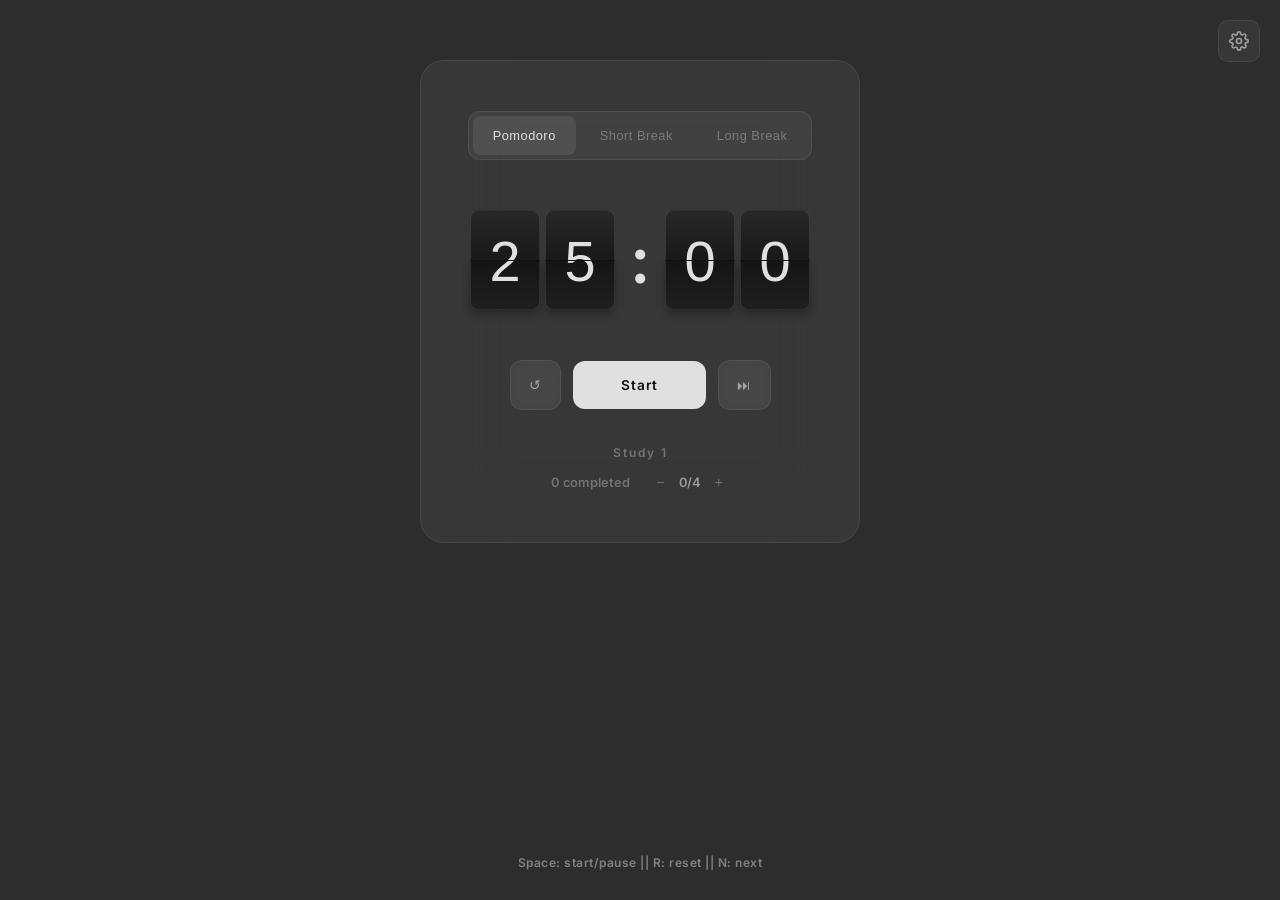
==== commit c2f78eaa: "Improve heartbeat reliability and add font selector Server changes: - Increase heartbeat timeout to " ====
--- a/index.html
+++ b/index.html
@@ -4,11 +4,59 @@
     <meta charset="UTF-8">
     <meta name="viewport" content="width=device-width, initial-scale=1.0">
     <title>25:00 - Pomodoro</title>
-    <link rel="preconnect" href="https://fonts.googleapis.com">
-    <link rel="preconnect" href="https://fonts.gstatic.com" crossorigin>
-    <link href="https://fonts.googleapis.com/css2?family=Inter:wght@300;400;500&family=Poppins:wght@300;400;500&family=Montserrat:wght@300;400;500&family=Raleway:wght@300;400;500&family=JetBrains+Mono:wght@300;400;500&family=Space+Mono:wght@400;700&family=Orbitron:wght@400;500;600&display=swap" rel="stylesheet">
     <link rel="icon" type="image/png" href="[data-uri]">
     <style>
+        /* Local Font Faces */
+        @font-face {
+            font-family: 'Inter';
+            font-weight: 500;
+            font-style: normal;
+            font-display: swap;
+            src: url('fonts/inter-500.woff2') format('woff2');
+        }
+        @font-face {
+            font-family: 'Poppins';
+            font-weight: 500;
+            font-style: normal;
+            font-display: swap;
+            src: url('fonts/poppins-500.woff2') format('woff2');
+        }
+        @font-face {
+            font-family: 'Montserrat';
+            font-weight: 500;
+            font-style: normal;
+            font-display: swap;
+            src: url('fonts/montserrat-500.woff2') format('woff2');
+        }
+        @font-face {
+            font-family: 'Raleway';
+            font-weight: 500;
+            font-style: normal;
+            font-display: swap;
+            src: url('fonts/raleway-500.woff2') format('woff2');
+        }
+        @font-face {
+            font-family: 'JetBrains Mono';
+            font-weight: 500;
+            font-style: normal;
+            font-display: swap;
+            src: url('fonts/jetbrains-mono-500.woff2') format('woff2');
+        }
+        @font-face {
+            font-family: 'Space Mono';
+            font-weight: 400;
+            font-style: normal;
+            font-display: swap;
+            src: url('fonts/space-mono-400.woff2') format('woff2');
+        }
+        @font-face {
+            font-family: 'Orbitron';
+            font-weight: 500;
+            font-style: normal;
+            font-display: swap;
+            src: url('fonts/orbitron-500.woff2') format('woff2');
+        }
+
         /* CSS Variables */
         :root {
             --bg-primary: #0d0d0d;
